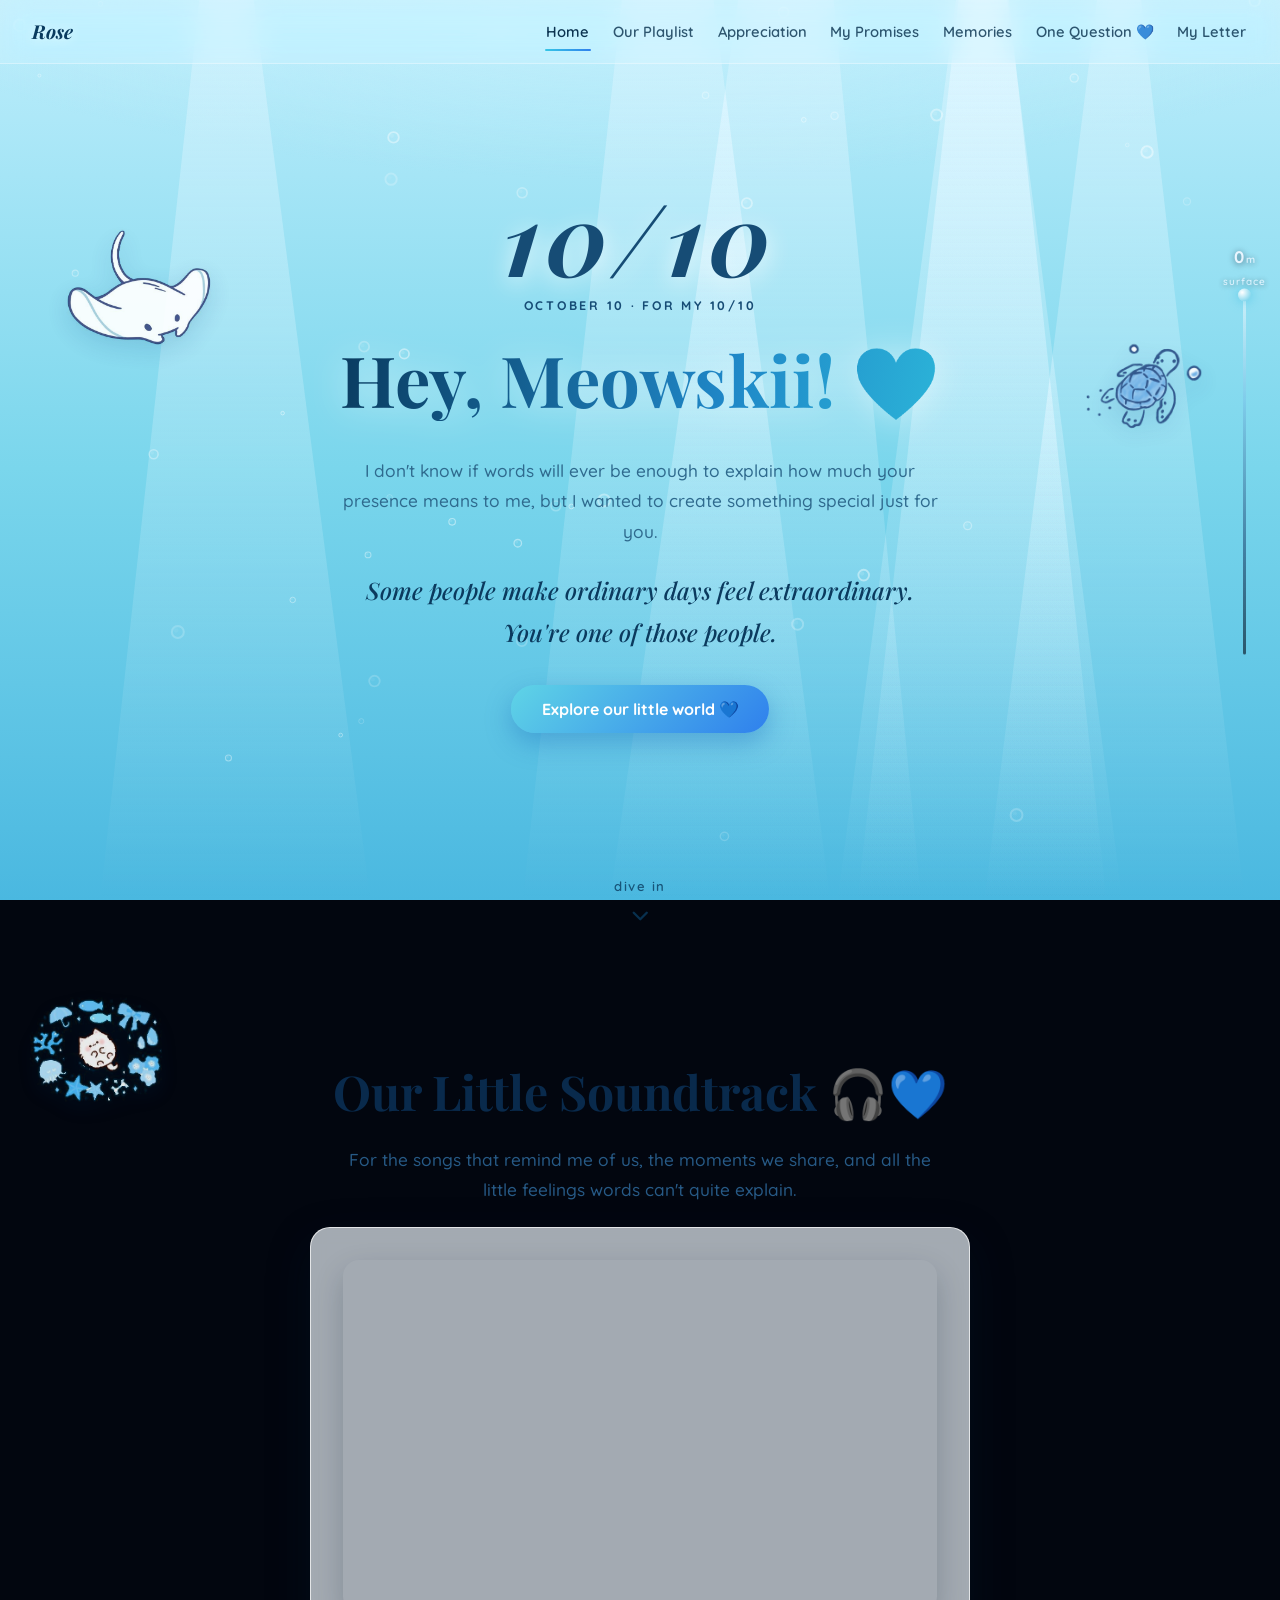
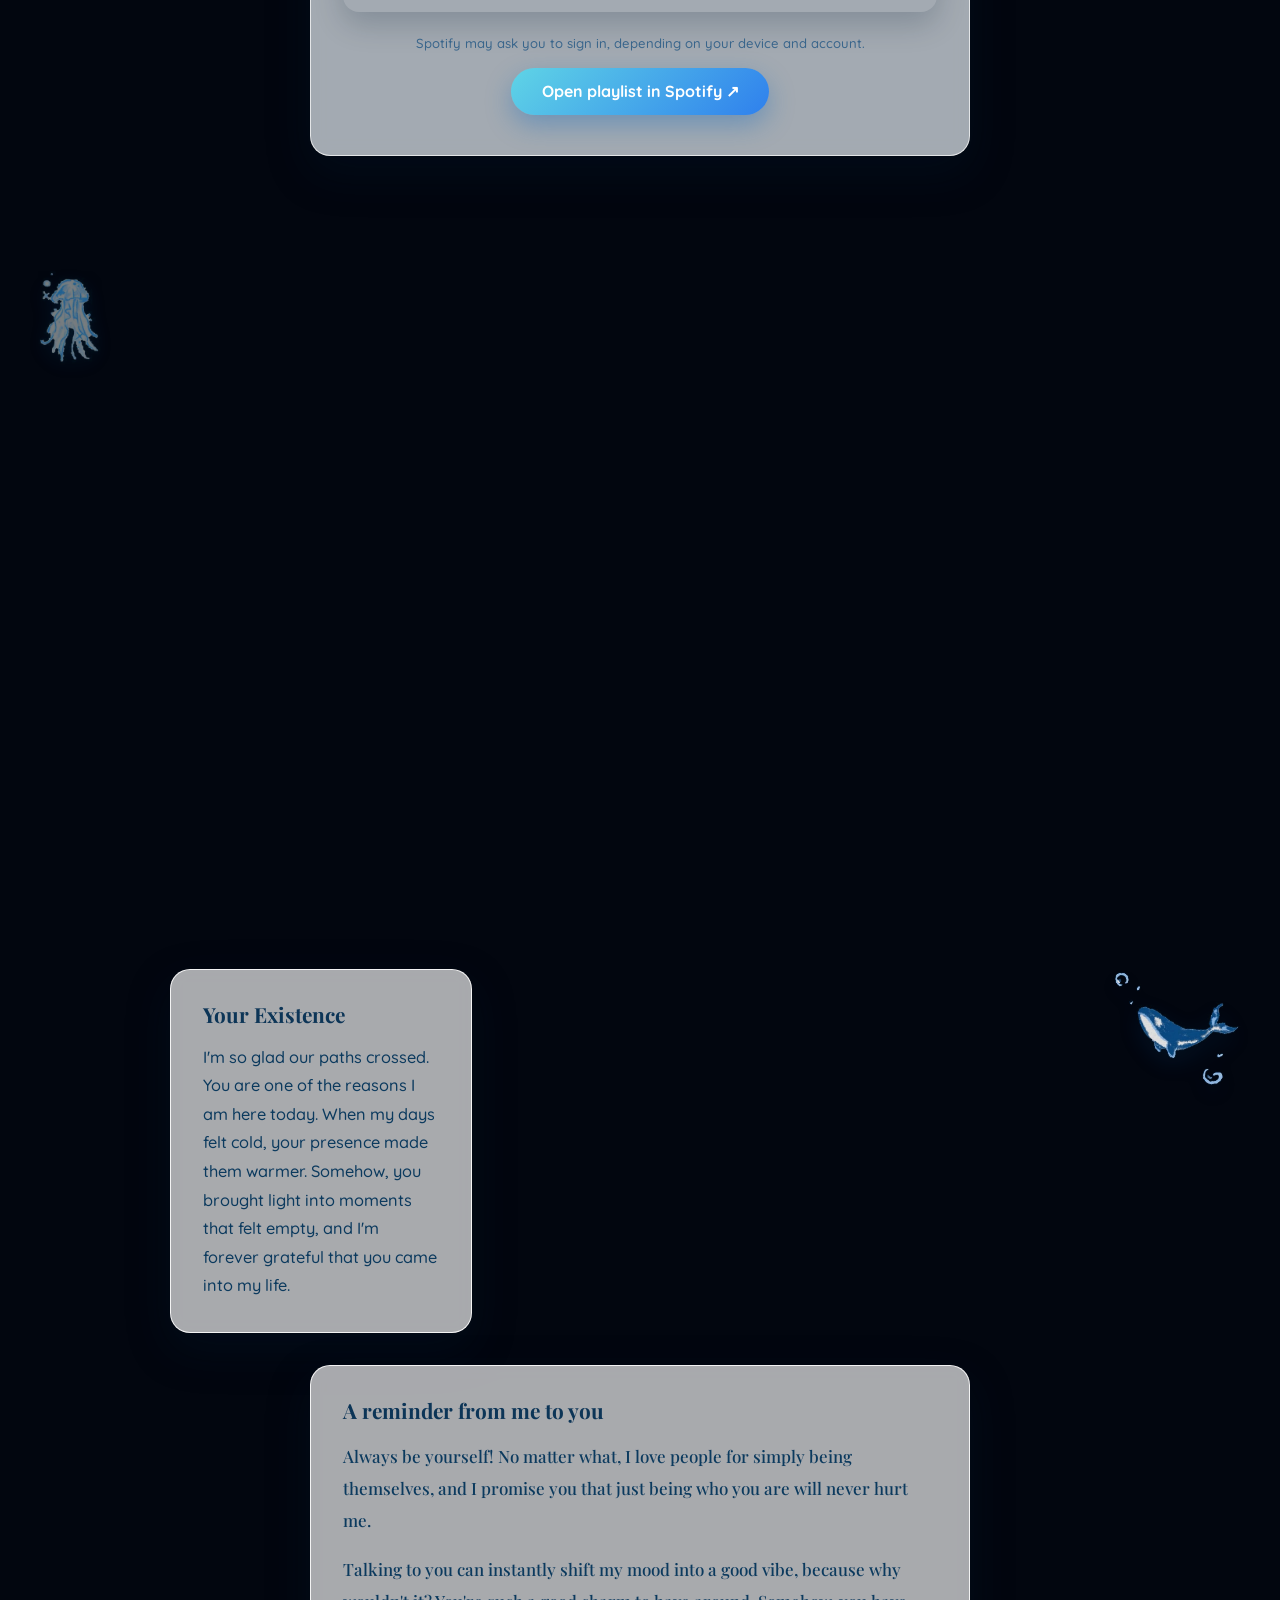
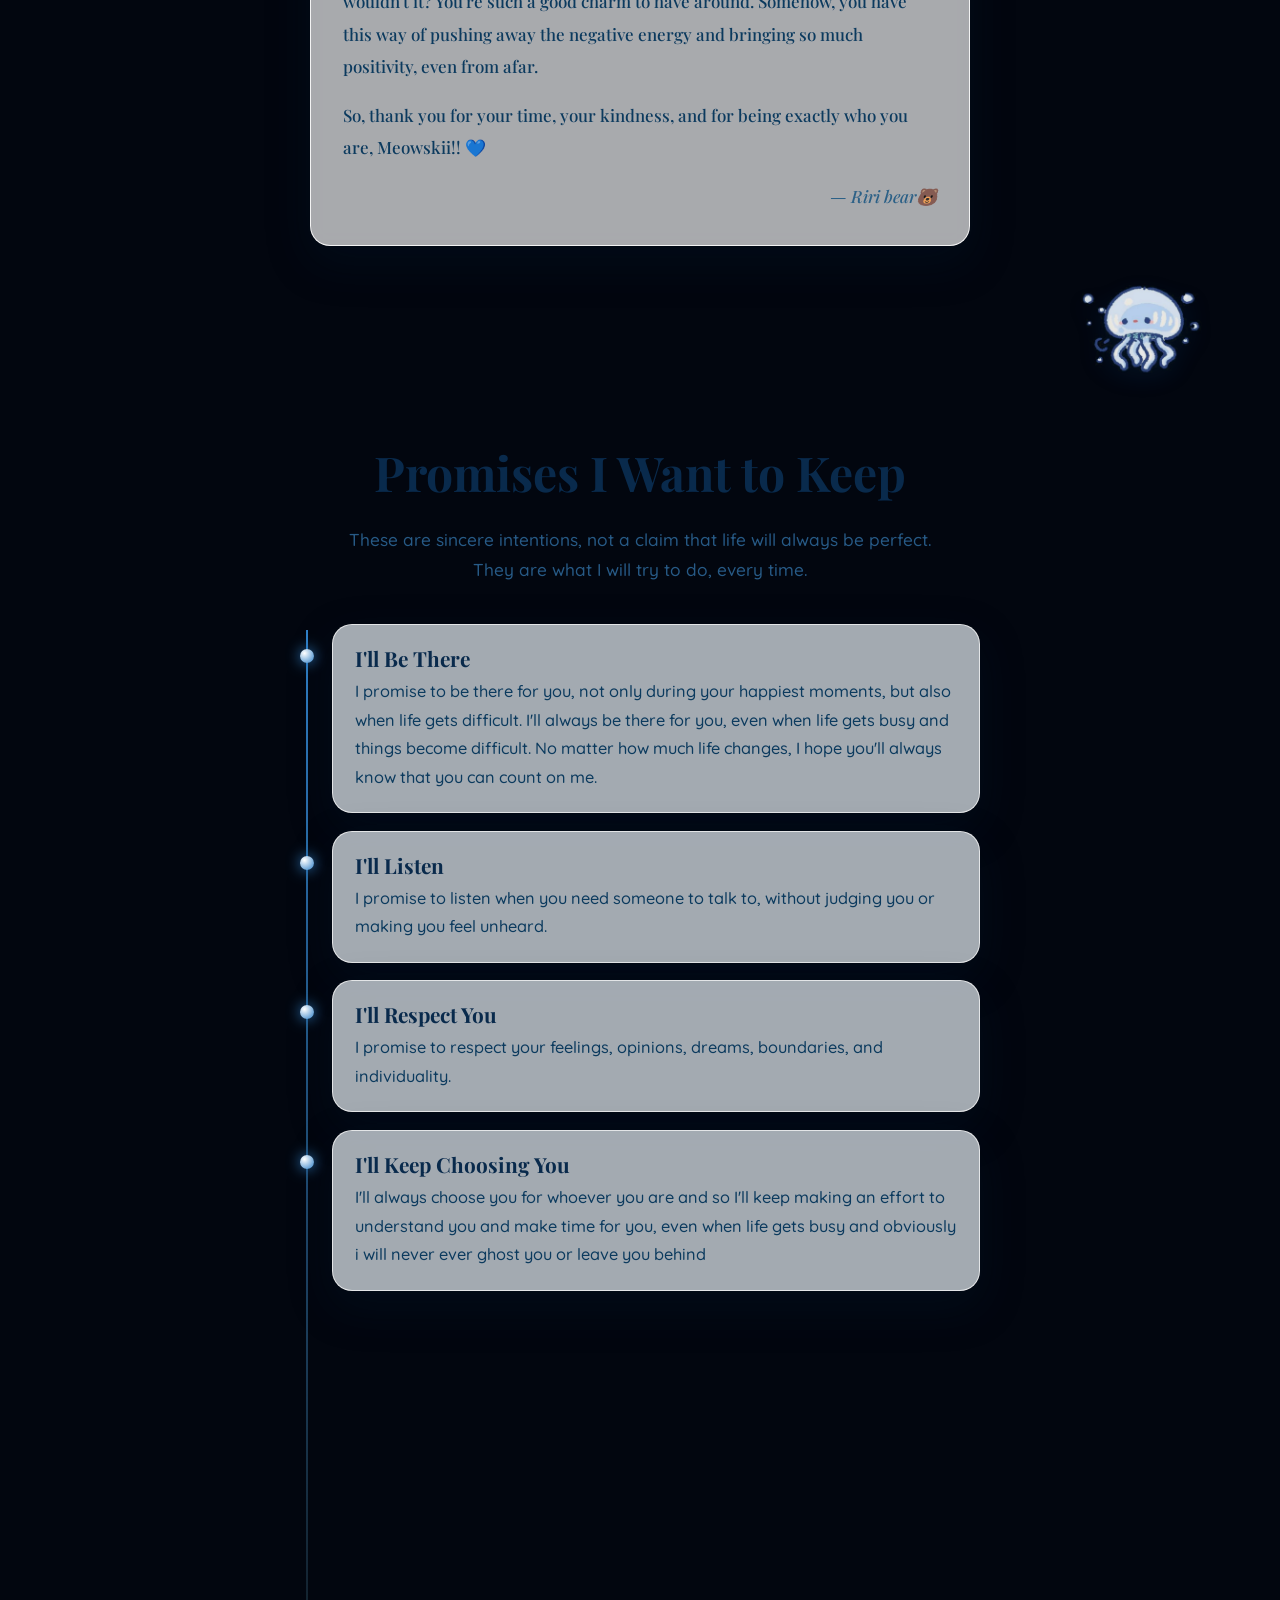
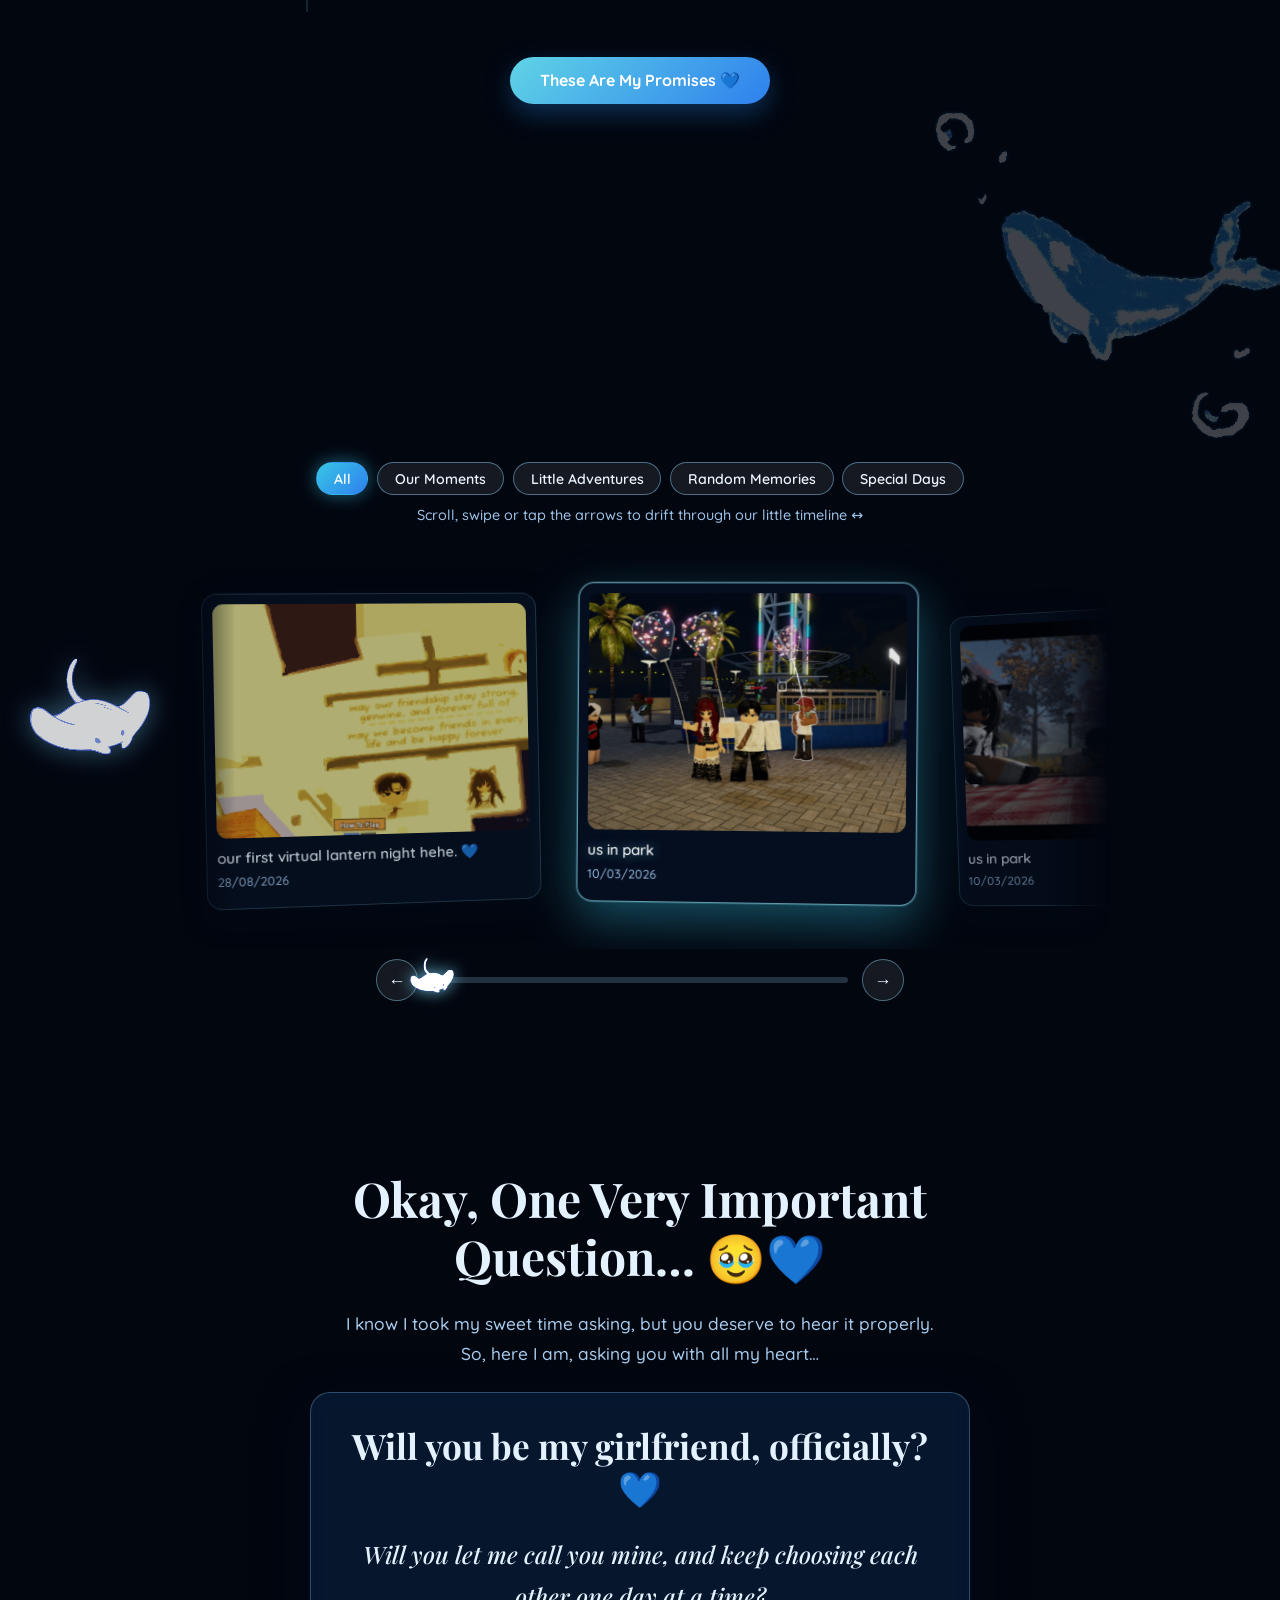
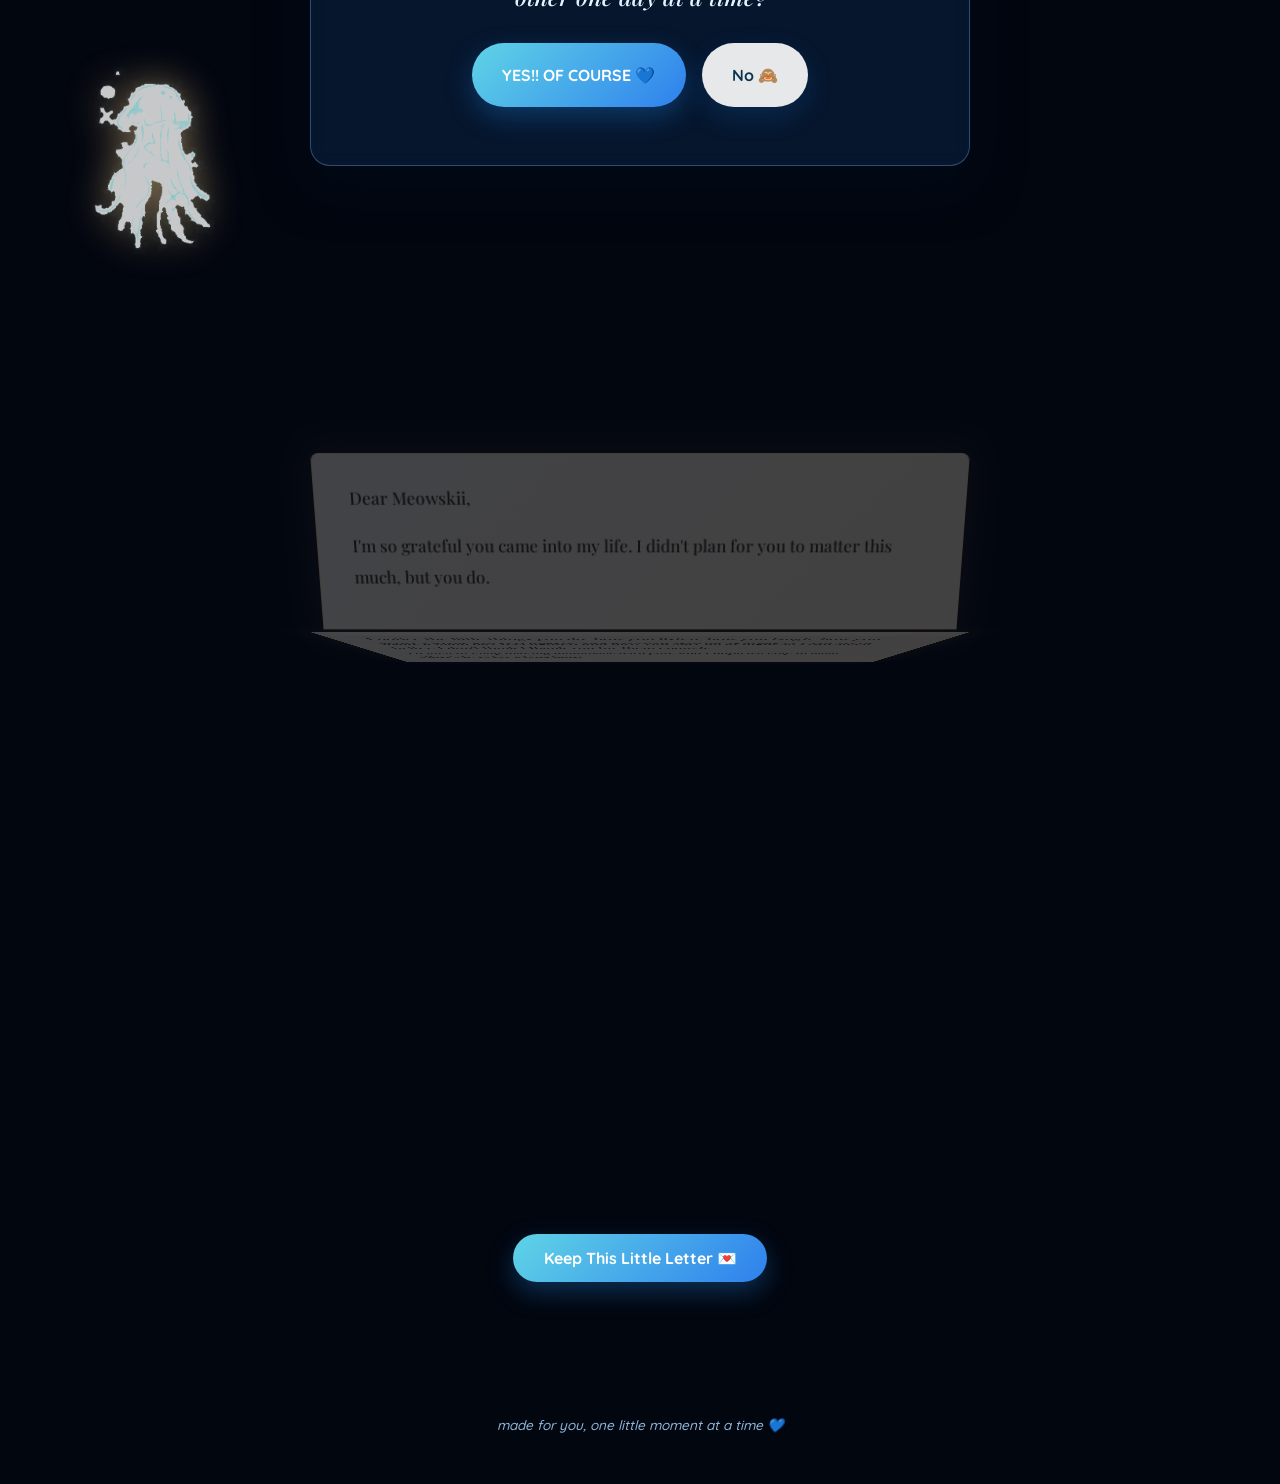
==== index.html @ ceb4e25a "first commit" ====
<!DOCTYPE html>
<html lang="en">

<head>
  <meta charset="utf-8">
  <meta name="viewport" content="width=device-width,initial-scale=1">
  <title>A Little World for You 💙</title>
  <meta name="description" content="A little world made just for you — dive in.">

  <!-- Fonts: Playfair Display (headings) + Quicksand (body) -->
  <link rel="preconnect" href="https://fonts.googleapis.com">
  <link rel="preconnect" href="https://fonts.gstatic.com" crossorigin>
  <link
    href="https://fonts.googleapis.com/css2?family=Playfair+Display:ital,wght@0,500;0,700;1,500&family=Quicksand:wght@400;500;600;700&display=swap"
    rel="stylesheet">

  <style>
    /* =====================================================================
       A LITTLE WORLD FOR YOU — single-page "ocean dive"
       Scroll from the sunlit surface down into the dark abyss.
       To edit the words: change the text in the sections below.
       To edit photos: edit js/photos.js   •   Answer key: js/config.js
       ===================================================================== */

    :root {
      --r: 20px;
      --maxw: 940px;
      --nav-h: 64px;
      /* zone variables (overridden per-section) */
      --panel: rgba(255, 255, 255, .72);
      --border: rgba(255, 255, 255, .9);
      --ink: #0b3a5e;
      --sub: #2f6a8e;
      --accent: #1f8fc0;
      --panel-shadow: 0 16px 44px rgba(3, 26, 52, .28);
    }

    * { box-sizing: border-box }

    html {
      scroll-behavior: smooth;
      scroll-padding-top: calc(var(--nav-h) + 10px);
    }

    body {
      margin: 0;
      font: 500 1.02rem/1.75 Quicksand, system-ui, sans-serif;
      color: var(--ink);
      background: #02060f;
      min-height: 100vh;
      overflow-x: hidden;
    }

    /* ---------- fixed dive layers ---------- */
    #water, #sun, #fx, #vignette {
      position: fixed;
      inset: 0;
      pointer-events: none;
    }
    main { position: relative; z-index: 1 }
    #water {
      z-index: 0;
      /* recoloured by JS as you descend; this is the surface default */
      background: linear-gradient(180deg, #bfeefc 0%, #7ad6ec 52%, #4ab8e0 100%);
      transition: background .25s linear;
    }
    #sun {
      z-index: 0;
      background:
        radial-gradient(130% 70% at 50% -22%,
          rgba(255, 255, 255, .95) 0%,
          rgba(203, 243, 255, .55) 26%,
          rgba(203, 243, 255, 0) 60%);
    }
    #fx { z-index: 0 }
    #vignette {
      z-index: 0;
      opacity: 0;
      background:
        radial-gradient(120% 90% at 50% 42%,
          rgba(0, 10, 26, 0) 42%,
          rgba(0, 8, 22, .55) 78%,
          rgba(0, 5, 15, .9) 100%);
    }

    /* ---------- nav ---------- */
    .nav {
      position: sticky;
      top: 0;
      z-index: 20;
      height: var(--nav-h);
      display: flex;
      align-items: center;
      justify-content: space-between;
      gap: 1rem;
      padding: 0 clamp(1rem, 4vw, 2rem);
      background: rgba(230, 247, 255, .22);
      backdrop-filter: blur(14px) saturate(1.2);
      -webkit-backdrop-filter: blur(14px) saturate(1.2);
      border-bottom: 1px solid rgba(255, 255, 255, .35);
    }
    .brand {
      font-family: 'Playfair Display', serif;
      font-style: italic;
      font-weight: 700;
      font-size: 1.2rem;
      color: #0a3b5f;
      text-decoration: none;
      white-space: nowrap;
      text-shadow: 0 1px 10px rgba(255, 255, 255, .6);
    }
    .nav nav { display: flex; gap: clamp(.6rem, 1.6vw, 1.3rem) }
    .nav nav a {
      position: relative;
      color: #0b3350;
      text-decoration: none;
      font-size: .92rem;
      font-weight: 600;
      padding: .3rem .1rem;
      opacity: .82;
      transition: opacity .25s;
    }
    .nav nav a::after {
      content: "";
      position: absolute;
      left: 0; right: 0; bottom: -2px;
      height: 2px;
      border-radius: 2px;
      background: linear-gradient(90deg, #37c6e6, #2f80ed);
      transform: scaleX(0);
      transform-origin: left;
      transition: transform .3s ease;
    }
    .nav nav a:hover, .nav nav a[aria-current] { opacity: 1 }
    .nav nav a:hover::after, .nav nav a[aria-current]::after { transform: scaleX(1) }
    .menu {
      display: none;
      background: none; border: 0;
      font-size: 1.5rem; color: #0a3b5f; cursor: pointer; line-height: 1;
    }

    /* ---------- layout ---------- */
    .zone {
      position: relative;
      z-index: 1;
      padding: clamp(4rem, 11vh, 8rem) clamp(1rem, 4vw, 2rem);
    }
    .wrap {
      position: relative;
      z-index: 2;
      max-width: var(--maxw);
      margin: 0 auto;
    }
    .narrow { max-width: 660px }
    .center { text-align: center }

    h1, h2, h3 {
      font-family: 'Playfair Display', serif;
      line-height: 1.2;
      margin: 0 0 .5em;
      color: var(--ink);
    }
    h1 { font-size: clamp(2.4rem, 7vw, 4.4rem); letter-spacing: .5px }
    h2 { font-size: clamp(1.9rem, 4.4vw, 3rem) }
    h3 { font-size: 1.3rem }
    .sub {
      max-width: 60ch;
      margin: 0 auto 1.4rem;
      font-size: 1.08rem;
      color: var(--sub);
    }
    .quote {
      font-family: 'Playfair Display', serif;
      font-style: italic;
      font-size: clamp(1.2rem, 2.4vw, 1.5rem);
      color: var(--ink);
    }
    .sig { text-align: right; font-style: italic; color: var(--sub) }

    /* ---------- glass panels ---------- */
    .panel {
      background: var(--panel);
      border: 1px solid var(--border);
      border-radius: var(--r);
      padding: clamp(1.3rem, 3vw, 2rem);
      box-shadow: var(--panel-shadow);
      backdrop-filter: blur(10px) saturate(1.1);
      -webkit-backdrop-filter: blur(10px) saturate(1.1);
    }
    .panel h3 { margin-top: 0 }
    .panel p:last-child { margin-bottom: 0 }
    .paper {
      max-width: 660px;
      margin: 2rem auto 0;
      font-family: 'Playfair Display', serif;
      font-size: 1.06rem;
      line-height: 1.9;
    }
    .cards {
      display: grid;
      grid-template-columns: repeat(auto-fit, minmax(260px, 1fr));
      gap: 1.1rem;
      margin: 2rem 0;
    }

    [hidden] { display: none !important }

    /* ---------- buttons ---------- */
    .btn {
      --b1: #5fd4e6; --b2: #2f80ed;
      position: relative;
      display: inline-block;
      overflow: hidden;
      border: 0;
      padding: .85rem 1.9rem;
      border-radius: 999px;
      font: 700 1rem Quicksand, sans-serif;
      color: #fff;
      text-decoration: none;
      cursor: pointer;
      background: linear-gradient(135deg, var(--b1), var(--b2));
      box-shadow: 0 10px 26px rgba(28, 110, 190, .4);
      transition: transform .2s, box-shadow .2s;
    }
    .btn:hover { transform: translateY(-2px) scale(1.03); box-shadow: 0 14px 32px rgba(28, 110, 190, .5) }
    .btn:active { transform: translateY(0) scale(.99) }
    .btn::after {
      content: "";
      position: absolute;
      top: 0; left: -60%;
      width: 45%; height: 100%;
      background: rgba(255, 255, 255, .45);
      transform: skewX(-20deg);
      transition: left .6s;
    }
    .btn:hover::after { left: 135% }
    .btn.ghost {
      background: rgba(255, 255, 255, .9);
      color: #0b3350;
      box-shadow: 0 10px 26px rgba(28, 110, 190, .22);
    }
    .row { display: flex; gap: 1rem; justify-content: center; flex-wrap: wrap; margin: 1.6rem 0 }
    .note { font-size: .82rem; color: var(--sub); opacity: .85; margin-top: 1.2rem }

    :focus-visible { outline: 3px solid #ffd98a; outline-offset: 3px; border-radius: 6px }

    /* ---------- reveal-on-scroll (one motion language: settle in water) ---------- */
    .rise {
      opacity: 0;
      transform: translateY(30px) scale(.985);
      filter: blur(3px);
      transition: opacity .9s ease, transform .9s cubic-bezier(.2, .75, .25, 1), filter .9s ease;
    }
    .rise.show { opacity: 1; transform: none; filter: none }

    /* ===================================================================
       ZONE PALETTES — surface (bright) → abyss (dark)
       =================================================================== */
    .z-surface  { --panel: rgba(255,255,255,.72); --border: rgba(255,255,255,.92); --ink: #0b3a5e; --sub: #2f6a8e; --accent: #1f8fc0 }
    .z-shallows { --panel: rgba(255,255,255,.66); --border: rgba(255,255,255,.86); --ink: #0c3557; --sub: #2c6187; --accent: #1a86bd }
    .z-twilight { --panel: rgba(241,250,255,.68); --border: rgba(255,255,255,.7);  --ink: #092a4c; --sub: #275a86; --accent: #2f80c8 }
    .z-deep {
      --panel: rgba(13,42,82,.46); --border: rgba(130,185,230,.34);
      --ink: #e4f2ff; --sub: #a9cdee; --accent: #6fe6ea;
      --panel-shadow: 0 18px 50px rgba(0,14,34,.5);
    }
    .z-midnight {
      --panel: rgba(9,27,60,.52); --border: rgba(120,170,220,.3);
      --ink: #ecf5ff; --sub: #9ec3e8; --accent: #74e6ff;
      --panel-shadow: 0 18px 54px rgba(0,8,24,.6);
    }
    .z-abyss {
      --ink: #ecf5ff; --sub: #9ec3e8; --accent: #ffcf8a;
    }

    /* ---------- October 10 keepsake date ---------- */
    .special-date { margin: 0 auto 1.25rem; text-align: center; color: #164c75; }
    .special-date .date-number { display: block; font-family: 'Playfair Display', Georgia, serif; font-style: italic; font-weight: 700; font-size: clamp(3.4rem, 10vw, 6.2rem); line-height: .98; letter-spacing: .06em; text-shadow: 0 5px 24px rgba(255,255,255,.8); }
    .special-date .date-note { display: block; margin-top: .6rem; font-size: .78rem; letter-spacing: .22em; text-transform: uppercase; font-weight: 700; }
    .playlist-frame { width: 100%; min-height: 352px; border: 0; border-radius: 16px; display: block; box-shadow: 0 12px 30px rgba(3,26,52,.2); }
    .proposal-buttons { position: relative; min-height: 64px; }
    #proposal-result { margin-top: 1.25rem; }
    .proposal-note { font-size: .88rem; opacity: .85; }

    /* ---------- hero / surface ---------- */
    .hero {
      min-height: 100vh;
      display: flex;
      flex-direction: column;
      align-items: center;
      justify-content: center;
      text-align: center;
      padding-top: 0;
    }
    .hero h1 {
      background: linear-gradient(100deg, #0a3b5f, #1f87c7, #35d6e6, #1f87c7, #0a3b5f);
      background-size: 260% 100%;
      -webkit-background-clip: text; background-clip: text;
      color: transparent;
      animation: shine 9s linear infinite;
      filter: drop-shadow(0 2px 18px rgba(255, 255, 255, .5));
    }
    @keyframes shine { to { background-position: 260% 0 } }
    .hero .quote { margin: 1.4rem auto 2rem; max-width: 40ch }

    .dive-hint {
      position: absolute;
      left: 50%; bottom: 2.2rem;
      transform: translateX(-50%);
      display: flex; flex-direction: column; align-items: center; gap: .3rem;
      color: #0a3b5f;
      text-decoration: none;
      font-size: .82rem; font-weight: 600; letter-spacing: 1.5px;
      opacity: .8;
      animation: bob 2.4s ease-in-out infinite;
    }
    .dive-hint svg { width: 26px; height: 26px }
    @keyframes bob { 50% { transform: translate(-50%, 10px) } }

    /* ---------- promises: a descent line (depth increasing, not numbered) ---------- */
    .descent {
      list-style: none;
      max-width: 680px;
      margin: 2.4rem auto;
      padding: 0 0 0 2rem;
      position: relative;
    }
    .descent::before {
      content: "";
      position: absolute;
      left: 6px; top: 6px; bottom: 6px;
      width: 2px;
      background: linear-gradient(180deg, var(--accent), rgba(120, 200, 230, .15));
    }
    .descent li {
      position: relative;
      margin: 0 0 1.1rem;
      background: var(--panel);
      border: 1px solid var(--border);
      border-radius: var(--r);
      padding: 1.3rem 1.4rem;
      box-shadow: var(--panel-shadow);
      backdrop-filter: blur(10px);
      -webkit-backdrop-filter: blur(10px);
    }
    .descent li h3 { margin: 0 0 .4rem }
    .descent li p { margin: 0 }
    .descent li::before {
      content: "";
      position: absolute;
      left: -2.08rem; top: 1.5rem;
      width: 14px; height: 14px;
      border-radius: 50%;
      background: radial-gradient(circle at 32% 30%, #fff, var(--accent));
      box-shadow: 0 0 14px var(--accent);
    }

    /* ---------- your-promise answers ---------- */
    .q { max-width: 42ch; margin: 1.4rem auto }
    .answer { max-width: 540px; margin: 1.6rem auto 0; animation: fade .7s ease }
    @keyframes fade { from { opacity: 0; transform: translateY(10px) } }

    /* ---------- memories gallery ---------- */
    .tabs { display: flex; gap: .55rem; justify-content: center; flex-wrap: wrap; margin: 1.6rem 0 }
    .tabs button {
      border: 1px solid rgba(130, 200, 235, .5);
      background: rgba(255, 255, 255, .08);
      color: var(--ink);
      padding: .4rem 1.05rem;
      border-radius: 999px;
      font: 600 .88rem Quicksand, sans-serif;
      cursor: pointer;
      transition: background .25s, color .25s, border-color .25s;
      backdrop-filter: blur(6px);
    }
    .tabs button:hover { border-color: var(--accent) }
    .tabs button[aria-selected="true"] {
      background: linear-gradient(135deg, #37c6e6, #2f80ed);
      color: #fff; border-color: transparent;
      box-shadow: 0 0 18px rgba(55, 198, 230, .5);
    }
    .gallery {
      display: grid;
      grid-template-columns: repeat(auto-fill, minmax(232px, 1fr));
      gap: 1.1rem;
    }
    .photo {
      position: relative;
      border: 1px solid rgba(140, 205, 235, .25);
      background: rgba(10, 30, 62, .4);
      padding: .55rem .55rem .9rem;
      border-radius: 16px;
      cursor: pointer;
      text-align: left;
      font: inherit; color: var(--ink);
      box-shadow: 0 10px 30px rgba(0, 12, 30, .5);
      backdrop-filter: blur(8px);
      transition: transform .3s, box-shadow .3s;
      animation: fade .6s ease;
    }
    .photo:hover {
      transform: translateY(-5px) rotate(-1deg);
      box-shadow: 0 16px 38px rgba(55, 198, 230, .4);
    }
    .photo img {
      width: 100%; aspect-ratio: 4/3; object-fit: cover;
      border-radius: 11px; display: block;
    }
    .photo span { display: block; margin-top: .5rem; font-weight: 600; font-size: .95rem }
    .photo small { display: block; color: var(--sub); font-size: .8rem }
    .photo .play {
      position: absolute; top: 38%; left: 50%;
      transform: translate(-50%, -50%);
      width: 3rem; height: 3rem; line-height: 3rem;
      text-align: center; border-radius: 50%;
      background: rgba(255, 255, 255, .92); color: #2f80ed;
      box-shadow: 0 0 22px rgba(85, 200, 235, .9);
      padding-left: .15rem;
    }
    .empty { text-align: center; padding: 3rem; font-style: italic; color: var(--sub) }

    /* ---------- lightbox ---------- */
    .lightbox {
      position: fixed; inset: 0; z-index: 50;
      display: grid; place-items: center;
      padding: 1rem;
      background: rgba(2, 10, 24, .9);
      backdrop-filter: blur(6px);
    }
    .lightbox figure {
      margin: 0; max-width: 720px;
      background: rgba(10, 26, 54, .9);
      border: 1px solid rgba(130, 190, 230, .35);
      padding: .85rem; border-radius: var(--r); text-align: center;
      box-shadow: 0 20px 60px rgba(0, 0, 0, .6);
    }
    .lightbox img, .lightbox video { max-width: 100%; max-height: 66vh; border-radius: 12px }
    .lightbox figcaption { color: #cfe6fb; margin-top: .6rem; font-size: .92rem }
    .close {
      position: absolute; top: 1rem; right: 1rem;
      width: 46px; height: 46px; border-radius: 50%;
      border: 0; background: #fff; color: #0b3350;
      font-size: 1.4rem; cursor: pointer;
      box-shadow: 0 6px 20px rgba(0, 0, 0, .4);
    }

    /* ---------- letter (the warm treasure in the deep) ---------- */
    .letterpaper {
      max-width: 660px;
      margin: 2rem auto 0;
      background: #fff7ea;
      border: 1px solid rgba(255, 226, 165, .85);
      color: #3b3022;
      font-family: 'Playfair Display', serif;
      font-size: 1.08rem; line-height: 1.95;
      box-shadow:
        0 0 60px rgba(255, 196, 110, .35),
        0 24px 60px rgba(0, 0, 0, .5);
      backdrop-filter: none;
    }
    .letterpaper .quote { color: #5a4631 }
    .letterpaper .sig { color: #6b5944 }
    #burst span {
      position: fixed; bottom: -10px; z-index: 40;
      font-size: 1.8rem; pointer-events: none;
      animation: burstrise 4s ease-out forwards;
    }
    @keyframes burstrise {
      to { transform: translateY(-105vh) translateX(var(--dx, 0)) rotate(var(--rot, 20deg)); opacity: 0 }
    }

    /* ---------- envelope ---------- */
    .envelope {
      position: relative; width: min(320px, 90%); height: 210px;
      margin: 2rem auto 0; perspective: 900px; transition: margin .6s;
    }
    .envelope > * { position: absolute }
    .envelope .back { inset: 0; background: #4f9bea; border-radius: 8px; box-shadow: 0 14px 36px rgba(0, 20, 50, .5) }
    .envelope .letter {
      left: 7%; right: 7%; top: 14px; height: 165px;
      background: #fffdf8; color: #33415a; border-radius: 6px; padding: .9rem;
      font: 500 .9rem/1.6 Quicksand, sans-serif; overflow: auto; text-align: left; z-index: 2;
      box-shadow: 0 2px 10px rgba(30, 80, 150, .3);
      transform: translateY(0) scale(1);
      transition: transform .8s cubic-bezier(.3, .8, .3, 1);
    }
    .envelope .letter p { margin: 0 }
    .envelope .front { inset: 0; background: linear-gradient(160deg, #8fc3f7, #5aa0e8); border-radius: 8px; clip-path: polygon(0 0, 50% 56%, 100% 0, 100% 100%, 0 100%); z-index: 3 }
    .envelope .flap { left: 0; right: 0; top: 0; height: 60%; background: #3f88dd; clip-path: polygon(0 0, 100% 0, 50% 100%); transform-origin: top; z-index: 4; transform: rotateX(0deg); transition: transform .7s ease .8s, z-index 0s 1.15s }
    .envelope .seal { left: 50%; top: 56%; transform: translate(-50%, -50%); z-index: 5; font-size: 1.7rem; transition: opacity .3s, transform .4s; filter: drop-shadow(0 2px 4px rgba(0, 0, 0, .25)) }
    .envelope.open { margin-top: 10rem }
    .envelope.open .flap { transform: rotateX(180deg); z-index: 1; transition-delay: 0s }
    .envelope.open .letter { transform: translateY(-165px) scale(1.06); transition-delay: .7s }
    .envelope.open .seal { opacity: 0; transform: translate(-50%, -50%) scale(1.8) }

    /* ---------- depth gauge ---------- */
    #gauge {
      position: fixed; right: 14px; top: 50%;
      transform: translateY(-50%);
      z-index: 15;
      display: flex; flex-direction: column; align-items: center; gap: .5rem;
      color: #eaf6ff;
      font: 600 .72rem Quicksand, sans-serif;
      letter-spacing: .5px;
      text-shadow: 0 1px 6px rgba(0, 20, 40, .6);
      pointer-events: none;
    }
    .g-depth { font-size: 1.05rem; font-weight: 700; font-variant-numeric: tabular-nums }
    .g-depth small { font-size: .62rem; opacity: .8; margin-left: 1px }
    .g-zone { font-size: .62rem; opacity: .85; text-transform: lowercase; letter-spacing: 1px }
    .g-track {
      position: relative;
      width: 3px; height: 46vh; max-height: 360px;
      border-radius: 3px;
      background: linear-gradient(180deg, rgba(255, 255, 255, .55), rgba(120, 190, 230, .5) 30%, rgba(20, 50, 95, .5) 70%, rgba(3, 10, 24, .6));
    }
    #marker {
      position: absolute; left: 50%; top: 0;
      width: 13px; height: 13px; margin-left: -6.5px; margin-top: -6.5px;
      border-radius: 50%;
      background: radial-gradient(circle at 32% 30%, #fff, #58c8e6);
      box-shadow: 0 0 12px #58c8e6;
      transition: top .12s linear;
    }

    /* ---------- back to surface ---------- */
    .toSurface {
      position: fixed; right: 16px; bottom: 18px; z-index: 15;
      display: inline-flex; align-items: center; gap: .4rem;
      padding: .55rem .9rem;
      border: 1px solid rgba(255, 255, 255, .4);
      border-radius: 999px;
      background: rgba(14, 40, 78, .5);
      color: #eaf6ff;
      font: 600 .8rem Quicksand, sans-serif;
      cursor: pointer;
      backdrop-filter: blur(10px);
      opacity: 0; transform: translateY(10px); pointer-events: none;
      transition: opacity .3s, transform .3s, background .3s;
    }
    .toSurface.on { opacity: 1; transform: none; pointer-events: auto }
    .toSurface:hover { background: rgba(28, 80, 140, .7) }

    /* ---------- creatures (ambient, behind content) ---------- */
    .creature { position: absolute; z-index: 0; pointer-events: none; color: #fff }
    .z-surface .creature, .z-shallows .creature { color: #2a6a9e }
    .creature > svg, .creature > .lure { display: block }
    .float-x:not(.fish-r) > svg { animation: swimL 4.5s ease-in-out infinite }
    .fish-r > svg { transform: scaleX(-1); animation: swimR 4.5s ease-in-out infinite }
    @keyframes drift { 50% { transform: translateY(-14px) } }
    @keyframes driftR { 0% { transform: rotate(-4deg) } 50% { transform: rotate(4deg) translateY(-10px) } 100% { transform: rotate(-4deg) } }
    @keyframes jelly { 0% { transform: translateY(0) scaleY(1) } 50% { transform: translateY(-18px) scaleY(.92) } 100% { transform: translateY(0) scaleY(1) } }
    @keyframes swimL { 50% { transform: translateX(12px) } }
    @keyframes swimR { 0%, 100% { transform: scaleX(-1) } 50% { transform: scaleX(-1) translateX(-12px) } }

    .lure {
      width: 10px; height: 10px; border-radius: 50%;
      background: radial-gradient(circle at 40% 40%, #fff, #ffcf8a);
      box-shadow: 0 0 22px 6px rgba(255, 200, 120, .8), 0 0 60px 18px rgba(255, 170, 70, .35);
      animation: pulse 3.5s ease-in-out infinite;
    }
    @keyframes pulse { 50% { opacity: .55; transform: scale(.8) } }

    footer {
      position: relative; z-index: 1;
      text-align: center;
      padding: 2rem 1rem 3rem;
      color: #8fb6da;
      font-size: .85rem;
      font-style: italic;
    }

    /* ---------- horizontal memory journey ---------- */
    .memory-hint { text-align:center; color:var(--sub); font-size:.9rem; margin:.25rem 0 1rem; }
    .memory-viewport { position:sticky; top:calc(var(--nav-h) + 1rem); height:min(66vh, 620px); min-height:360px; display:flex; align-items:center; overflow:hidden; }
    .gallery { display:flex; flex-wrap:nowrap; align-items:center; gap:clamp(1rem,2.4vw,1.6rem); width:max-content; will-change:transform; padding:1rem clamp(1rem,4vw,2rem); }
    .photo { flex:0 0 clamp(250px, 34vw, 390px); width:clamp(250px, 34vw, 390px); }
    .photo img { aspect-ratio:4/4.7; object-fit:cover; }
    #memories { position:relative; }
    .abyss-lights { position:relative; height:115px; margin:1.4rem auto 0; max-width:560px; overflow:hidden; border-radius:18px; background:radial-gradient(ellipse at center,rgba(0,80,135,.25),transparent 70%); }
    .abyss-lights .glow-dot { position:absolute; width:5px; height:5px; border-radius:50%; background:#c9fbff; box-shadow:0 0 8px 3px rgba(102,229,255,.75),0 0 22px 8px rgba(56,171,255,.25); animation:deepBlink var(--blink,3s) ease-in-out infinite; animation-delay:var(--delay,0s); }
    @keyframes deepBlink { 0%,100% { opacity:.16; transform:scale(.7); } 45% { opacity:1; transform:scale(1.35); } 60% { opacity:.55; } }
    .letter-unfold { --hide:100%; --tilt:-12deg; --paper-opacity:.35; clip-path:inset(0 0 var(--hide) 0 round 3px); transform-origin:top center; transform:perspective(1000px) rotateX(var(--tilt)); opacity:var(--paper-opacity); will-change:clip-path,transform,opacity; }
    @media (max-width:600px) { .memory-viewport { height:58vh; min-height:330px; } .photo { flex-basis:78vw; width:78vw; } .gallery { padding-inline:1rem; } }

    /* ---------- pinned horizontal memory journey ---------- */
    #memories { position: relative; padding-top: 2rem; }
    .memory-stage { position: sticky; top: var(--nav-h); z-index: 2; display:flex; align-items:center; min-height: calc(100vh - var(--nav-h)); background: transparent; }
    .memory-stage > .wrap { width:100%; }
    .memory-viewport { position:relative; top:auto; height:min(55vh, 560px); min-height:300px; overflow:hidden; }
    #memories { overflow:visible; }
    #gallery { flex-shrink:0; }
    #playlist, #playlist .wrap, #playlist .panel, #playlist iframe { overflow-anchor:none; }
    #playlist iframe { display:block; }

    /* Ambient bioluminescence: scattered through the entire proposal zone, not its card. */
    #ask { position:relative; isolation:isolate; overflow:hidden; }
    #ask > .wrap { position:relative; z-index:2; }
    #ask .abyss-lights { position:absolute; z-index:0; inset:0; width:100%; height:100%; max-width:none; margin:0; border-radius:0; overflow:hidden; pointer-events:none; background:radial-gradient(ellipse at 50% 55%,rgba(0,55,105,.16),transparent 72%); }
    #ask .abyss-lights .glow-dot { width:3px; height:3px; box-shadow:0 0 7px 2px rgba(102,229,255,.5),0 0 18px 5px rgba(56,171,255,.16); }
    #ask .abyss-lights .depth-label { position:absolute; left:1rem; bottom:1rem; color:rgba(151,210,239,.32); font-size:.68rem; letter-spacing:.16em; text-transform:uppercase; }

    /* Real folded paper: three hinged panels open like a sheet folded into thirds. */
    .letter-fold-scene { max-width:660px; margin:2rem auto 0; perspective:1400px; transform-style:preserve-3d; }
    .letter-fold-panel { position:relative; padding:1.35rem clamp(1.2rem,4vw,2.2rem); background:linear-gradient(135deg,#fffaf0,#fff1d9); border:1px solid rgba(255,226,165,.85); color:#3b3022; font:500 1.08rem/1.85 'Playfair Display',serif; box-shadow:0 0 35px rgba(255,196,110,.16),0 12px 28px rgba(0,0,0,.22); transform-origin:top center; transform-style:preserve-3d; backface-visibility:hidden; will-change:transform,opacity; }
    .letter-fold-panel + .letter-fold-panel { border-top:1px dashed rgba(120,91,54,.34); }
    .letter-fold-panel p { margin:.35rem 0 1rem; }
    .letter-fold-panel .quote { color:#5a4631; }
    .letter-fold-panel .sig { color:#6b5944; text-align:right; }
    .fold-one { border-radius:8px 8px 0 0; }
    .fold-two { transform-origin:top center; }
    .fold-three { border-radius:0 0 8px 8px; transform-origin:top center; }
    @media (max-width:600px) { .memory-stage { min-height:calc(100svh - var(--nav-h)); } .memory-viewport { height:48vh; min-height:270px; } .letter-fold-panel { padding:1rem 1.15rem; } }

    /* ---------- responsive ---------- */
    @media (max-width: 820px) {
      .menu { display: block }
      .nav nav {
        position: absolute; top: 100%; left: 0; right: 0;
        flex-direction: column; gap: 0;
        background: rgba(10, 36, 70, .92);
        padding: .4rem 1rem 1rem;
        display: none;
        backdrop-filter: blur(14px);
        border-bottom: 1px solid rgba(255, 255, 255, .2);
      }
      .nav nav.open { display: flex }
      .nav nav a { color: #eaf6ff; padding: .7rem .2rem; opacity: .95 }
    }
    @media (max-width: 600px) {
      #gauge .g-track { display: none }
      #gauge { right: 10px; top: auto; bottom: 64px; transform: none; align-items: flex-end }
    }

    @media (prefers-reduced-motion: reduce) {
      html { scroll-behavior: auto }
      *, *::before, *::after { animation: none !important; transition: none !important }
      .rise { opacity: 1; transform: none; filter: none }
      #water { transition: none }
    }
    /* =====================================================================
       SEA CREATURES (illustrated cut-outs replacing the old CSS fish)
       ===================================================================== */
    .creature > img.sea { display:block; width:100%; height:auto; user-select:none; -webkit-user-drag:none; transform-origin:50% 55%; }
    .z-surface .creature .sea, .z-shallows .creature .sea, .z-twilight .creature .sea { opacity:.92; filter:drop-shadow(0 8px 12px rgba(20,80,140,.18)); }
    .z-shallows .creature .sea.a-jelly { filter:brightness(.6) saturate(1.9) contrast(1.1) drop-shadow(0 6px 10px rgba(20,80,140,.2)); opacity:.8; }
    .z-midnight .creature .sea, .z-deep .creature .sea { filter:brightness(2.1) saturate(.85) drop-shadow(0 0 14px rgba(120,205,255,.5)); opacity:.82; }
    .z-midnight .creature .sea.slow { opacity:.24; filter:brightness(1.9) saturate(.8) blur(.4px); }
    .z-abyss .creature .sea.glowy { filter:brightness(1.5) saturate(1.1) drop-shadow(0 0 20px rgba(255,207,138,.6)); opacity:.78; }
    .sea.a-glide  { animation:seaGlide 13s ease-in-out infinite }
    .sea.a-paddle { animation:seaPaddle 11s ease-in-out infinite }
    .sea.a-whale  { animation:seaWhale 18s ease-in-out infinite }
    .sea.a-jelly  { animation:seaJelly 6.5s ease-in-out infinite }
    .sea.a-drift  { animation:seaBob 5s ease-in-out infinite }
    .sea.slow     { animation-duration:26s }
    @keyframes seaGlide  { 0%,100% { transform:translate(0,0) rotate(-3deg) } 50% { transform:translate(30px,-14px) rotate(4deg) } }
    @keyframes seaPaddle { 0%,100% { transform:translate(0,0) rotate(-5deg) } 25% { transform:translate(10px,-9px) rotate(2deg) } 50% { transform:translate(20px,-2px) rotate(7deg) } 75% { transform:translate(8px,7px) rotate(0) } }
    @keyframes seaWhale  { 0%,100% { transform:translate(0,0) rotate(-2deg) } 50% { transform:translate(-34px,-16px) rotate(2.5deg) } }
    @keyframes seaJelly  { 0%,100% { transform:translateY(0) scale(1,1) } 40% { transform:translateY(-20px) scale(.96,1.05) } 70% { transform:translateY(-9px) scale(1.03,.97) } }
    @keyframes seaBob    { 50% { transform:translateY(-12px) rotate(2.5deg) } }

    /* =====================================================================
       MEMORY JOURNEY: smooth, tilting, parallax cards + progress swimmer
       ===================================================================== */
    .memory-viewport { perspective:1300px; -webkit-mask-image:linear-gradient(90deg,transparent 0,#000 7%,#000 93%,transparent 100%); mask-image:linear-gradient(90deg,transparent 0,#000 7%,#000 93%,transparent 100%); }
    .gallery { transform-style:preserve-3d; padding-block:1.6rem; }
    .photo { transform-origin:50% 60%; opacity:var(--o,1); transition:box-shadow .45s, border-color .45s; animation:none; will-change:transform,opacity; padding:.6rem .6rem 1rem; }
    .photo:hover { transform:none; box-shadow:0 16px 40px rgba(55,198,230,.4); }
    .photo .frame { overflow:hidden; border-radius:11px; height:clamp(150px,27vh,320px); background:rgba(10,30,62,.5); }
    .memory-viewport { height:auto !important; min-height:0 !important; padding:.2rem 0 .5rem; }
    .memory-stage .tabs { margin:.8rem 0 .5rem; }
    .memory-stage .sub { font-size:.95rem; margin:.4rem auto; }
    .memory-stage .memory-hint { margin:.2rem 0 .3rem; }
    .memory-stage h2 { margin-bottom:.15em; }
    .photo { flex-basis:clamp(240px,27vw,370px) !important; width:clamp(240px,27vw,370px) !important; }
    @media (max-width:600px) { .photo { flex-basis:72vw !important; width:72vw !important; } .photo .frame { height:clamp(170px,30vh,300px); } }
    .photo .frame img { width:100%; height:100%; aspect-ratio:auto; border-radius:0; object-fit:cover; display:block; will-change:transform; transition:filter .5s; filter:saturate(.9) brightness(.9); }
    .photo.is-active { border-color:rgba(150,235,255,.7); box-shadow:0 18px 50px rgba(55,198,230,.42), 0 0 0 1px rgba(150,235,255,.25); }
    .photo.is-active .frame img { filter:none; }
    .photo.is-active span { color:#fff; text-shadow:0 0 12px rgba(120,225,255,.55); }
    .photo .play { top:calc(.6rem + 50% * 0.82); }
    .memory-viewport:not(.in) .photo { opacity:0; }
    .memory-viewport.in .photo { animation:cardIn .95s cubic-bezier(.2,.8,.25,1) both; animation-delay:calc(var(--i,0) * 90ms); }
    @keyframes cardIn { from { opacity:0; translate:140px 30px; scale:.92; filter:blur(5px) } to { opacity:var(--o,1); translate:0 0; scale:1; filter:blur(0) } }
    .memory-hint { animation:hintNudge 2.8s ease-in-out infinite; }
    @keyframes hintNudge { 50% { transform:translateX(8px); opacity:.75 } }
    .memory-controls { display:flex; align-items:center; gap:.9rem; max-width:560px; margin:.6rem auto 0; padding:0 1rem; }
    .mc-btn { flex:0 0 auto; width:42px; height:42px; border-radius:50%; border:1px solid rgba(140,215,245,.45); background:rgba(255,255,255,.08); color:#eaf6ff; font:700 1.1rem Quicksand,sans-serif; cursor:pointer; backdrop-filter:blur(8px); transition:transform .2s, background .25s, box-shadow .25s; }
    .mc-btn:hover { background:rgba(80,200,235,.28); box-shadow:0 0 18px rgba(80,200,235,.5); transform:scale(1.08); }
    .mc-btn:active { transform:scale(.94); }
    .memory-progress { position:relative; flex:1; height:6px; border-radius:99px; background:rgba(150,205,240,.22); }
    .memory-progress .mp-fill { position:absolute; inset:0; border-radius:inherit; background:linear-gradient(90deg,#37c6e6,#8fe9ff); box-shadow:0 0 12px rgba(100,220,255,.7); transform-origin:left center; transform:scaleX(0); }
    .memory-progress .mp-swim { position:absolute; top:50%; left:0; width:46px; height:auto; transform:translate(-50%,-62%); filter:brightness(1.9) drop-shadow(0 0 8px rgba(130,225,255,.8)); pointer-events:none; }
    @media (max-width:600px) { .memory-controls { max-width:92%; } .mc-btn { width:38px; height:38px; } }
    @media (prefers-reduced-motion:reduce) {
      .memory-viewport { overflow-x:auto; -webkit-mask-image:none; mask-image:none; }
      .memory-viewport:not(.in) .photo { opacity:1; }
      .memory-controls { display:none; }
    }

    /* =====================================================================
       GOLDEN DEEP-OCEAN GLOW (appears when she says YES)
       ===================================================================== */
    #ask::before { content:""; position:absolute; inset:0; z-index:0; pointer-events:none; opacity:0; transition:opacity 3s ease;
      background:radial-gradient(ellipse at 50% 55%,rgba(255,196,96,.16),transparent 62%), radial-gradient(ellipse at 18% 85%,rgba(255,170,70,.10),transparent 45%), radial-gradient(ellipse at 85% 20%,rgba(255,210,130,.08),transparent 40%); }
    #ask.awake::before { opacity:1; }
    #ask .abyss-lights { opacity:0; transition:opacity 2.4s ease .3s; background:none; }
    #ask.awake .abyss-lights { opacity:1; }
    #ask .abyss-lights .glow-dot { width:4px; height:4px; background:#fff3c8; box-shadow:0 0 8px 3px rgba(255,208,110,.85), 0 0 22px 8px rgba(255,170,60,.38); animation:goldBlink var(--blink,3s) ease-in-out infinite; animation-delay:var(--delay,0s); }
    #ask .abyss-lights .glow-dot.mid { width:6px; height:6px; box-shadow:0 0 11px 4px rgba(255,208,110,.85), 0 0 30px 10px rgba(255,170,60,.34); }
    #ask .abyss-lights .glow-dot.big { width:9px; height:9px; background:#fff8dc; box-shadow:0 0 16px 6px rgba(255,214,120,.8), 0 0 46px 16px rgba(255,170,60,.3); }
    #ask .abyss-lights .glow-dot.drifty { animation:goldBlink var(--blink,3s) ease-in-out infinite, goldDrift var(--drift,12s) ease-in-out infinite alternate; animation-delay:var(--delay,0s), var(--delay,0s); }
    #ask .abyss-lights .depth-label { color:rgba(255,222,160,.5); text-shadow:0 0 10px rgba(255,190,90,.4); }
    @keyframes goldBlink { 0%,100% { opacity:.08; transform:scale(.6) } 40% { opacity:1; transform:scale(1.3) } 55% { opacity:.5; transform:scale(1) } 70% { opacity:.95; transform:scale(1.2) } }
    @keyframes goldDrift { to { translate:var(--dx,10px) var(--dy,-24px) } }
    #proposal-result { color:#fff3d6 !important; background:rgba(255,200,110,.10) !important; border:1px solid rgba(255,210,140,.38) !important; text-shadow:0 0 14px rgba(255,190,90,.35); }
    @media (prefers-reduced-motion:reduce) { #ask .abyss-lights .glow-dot { opacity:.8 } #ask::before { transition:none } }

    /* ---- phones / tablets: real horizontal swipe, normal vertical page scroll ---- */
    .mem-native .memory-stage { position:relative; top:auto; min-height:0; padding:1rem 0 1.5rem; }
    .mem-native .memory-viewport { overflow-x:auto; overflow-y:hidden; -webkit-overflow-scrolling:touch; scroll-snap-type:x proximity; overscroll-behavior-x:contain; touch-action:pan-x pan-y; scrollbar-width:none; }
    .mem-native .memory-viewport::-webkit-scrollbar { display:none; }
    .mem-native .gallery { transform:none !important; }
    .mem-native .photo { scroll-snap-align:center; }
    .mem-native .memory-hint { animation:hintNudge 2.8s ease-in-out infinite; }
  </style>
</head>

<body>
  <!-- fixed dive environment -->
  <div id="water"></div>
  <div id="sun"></div>
  <canvas id="fx" aria-hidden="true"></canvas>
  <div id="vignette"></div>

  <!-- depth gauge -->
  <aside id="gauge" aria-hidden="true">
    <div class="g-depth"><span id="meters">0</span><small>m</small></div>
    <div class="g-zone" id="zoneName">surface</div>
    <div class="g-track"><span id="marker"></span></div>
  </aside>

  <!-- nav -->
  <header class="nav">
    <a class="brand" href="#surface">Rose</a>
    <button class="menu" aria-label="Menu" aria-expanded="false">☰</button>
    <nav id="navLinks">
      <a href="#surface">Home</a>
      <a href="#playlist">Our Playlist</a>
      <a href="#appreciation">Appreciation</a>
      <a href="#promises">My Promises</a>
      <a href="#memories">Memories</a>
      <a href="#ask">One Question 💙</a>
      <a href="#letter">My Letter</a>
    </nav>
  </header>

  <main>

    <!-- ============ SURFACE / HERO ============ -->
    <section id="surface" class="zone z-surface hero">
      <div class="creature" style="top:17%;left:5%;width:clamp(96px,13vw,150px)" data-speed="0.05" aria-hidden="true">
        <img class="sea a-glide" src="images/sea/ray.png" alt="" loading="lazy" decoding="async">
      </div>
      <div class="creature" style="top:30%;right:6%;left:auto;width:clamp(78px,10vw,118px)" data-speed="0.09" aria-hidden="true">
        <img class="sea a-paddle" src="images/sea/turtle.png" alt="" loading="lazy" decoding="async">
      </div>
      <div class="wrap center">
        <div class="special-date rise" aria-label="October 10, for my ten out of ten">
          <span class="date-number">10/10</span>
          <span class="date-note">October 10 · for my 10/10</span>
        </div>
        <h1>Hey, Meowskii! 💙</h1>
        <p class="sub rise">I don't know if words will ever be enough to explain how much your presence means to me, but I wanted to create something special just for you.</p>
        <p class="quote rise">Some people make ordinary days feel extraordinary. You're one of those people.</p>
        <a class="btn rise" href="#playlist">Explore our little world 💙</a>
      </div>
      <a class="dive-hint" href="#playlist" aria-label="Dive in">
        <span>dive in</span>
        <svg viewBox="0 0 24 24" fill="none" stroke="currentColor" stroke-width="2.2" stroke-linecap="round" stroke-linejoin="round"><path d="M6 9l6 6 6-6"/></svg>
      </a>
    </section>

    <!-- ============ OUR PLAYLIST ============ -->
    <section id="playlist" class="zone z-twilight">
      <div class="creature" style="top:8%;left:2%;width:clamp(90px,11vw,140px)" data-speed="0.07" aria-hidden="true">
        <img class="sea a-drift" src="images/sea/cat.png" alt="" loading="lazy" decoding="async">
      </div>
      <div class="wrap narrow center">
        <h2 class="rise">Our Little Soundtrack 🎧💙</h2>
        <p class="sub rise">For the songs that remind me of us, the moments we share, and all the little feelings words can't quite explain.</p>
        <div class="panel rise">
          <iframe class="playlist-frame" title="Our Spotify playlist" src="https://open.spotify.com/embed/playlist/5FSvQ5WuuMOFujQyarjVpw?utm_source=generator&theme=0" width="100%" height="352" allow="autoplay; clipboard-write; encrypted-media; fullscreen; picture-in-picture" loading="lazy"></iframe>
          <p class="note">Spotify may ask you to sign in, depending on your device and account.</p>
          <a class="btn" href="https://open.spotify.com/playlist/5FSvQ5WuuMOFujQyarjVpw?si=8a61e9249ccd4a43" target="_blank" rel="noopener noreferrer">Open playlist in Spotify ↗</a>
        </div>
      </div>
    </section>

    <!-- ============ APPRECIATION / SHALLOWS ============ -->
    <section id="appreciation" class="zone z-shallows">
      <div class="creature" style="top:10%;left:3%;width:clamp(44px,5vw,64px)" data-speed="0.12" aria-hidden="true">
        <img class="sea a-jelly" src="images/sea/jelly-sketch.png" alt="" loading="lazy" decoding="async">
      </div>
      <div class="creature" style="top:58%;right:3%;left:auto;width:clamp(86px,11vw,130px)" data-speed="0.16" aria-hidden="true">
        <img class="sea a-whale" src="images/sea/whale.png" alt="" loading="lazy" decoding="async">
      </div>
      <div class="wrap">
        <h2 class="rise center">A Few Things I Want You to Know 💙</h2>
        <div class="cards">
          <article class="panel rise">
            <h3>Your Presence</h3>
            <p>Ever since you came into my life, I've felt your presence bringing so many good things and so much happiness into my life. So, thank you so much for coming into my life so unexpectedly. I'm really grateful that I got to meet you.</p>
          </article>
          <article class="panel rise">
            <h3>Your Personality</h3>
            <p>A gentle, kind-hearted, caring, compassionate, thoughtful, supportive, genuine, reliable, empathetic, and inspiring girl who has the power to change the way people see the world and inspire them to become better versions of themselves. In a world that can sometimes feel cruel, you are the kind of person who makes it a little softer, warmer, and more beautiful just by being yourself.</p>
          </article>
          <article class="panel rise">
            <h3>Your Time</h3>
            <p>Thank you for sharing your time with me. I know time is precious, and I genuinely appreciate every moment we've spent together—from playing Roblox to our little chit-chats here and there. They might seem like small moments, but they mean a lot to me, and I'll always cherish them.</p>
          </article>
          <article class="panel rise">
            <h3>Your Existence</h3>
            <p>I'm so glad our paths crossed. You are one of the reasons I am here today. When my days felt cold, your presence made them warmer. Somehow, you brought light into moments that felt empty, and I'm forever grateful that you came into my life.</p>
          </article>
        </div>
        <div class="panel paper rise">
          <h3>A reminder from me to you</h3>
          <p>Always be yourself! No matter what, I love people for simply being themselves, and I promise you that just being who you are will never hurt me.</p>
          <p>Talking to you can instantly shift my mood into a good vibe, because why wouldn't it? You're such a good charm to have around. Somehow, you have this way of pushing away the negative energy and bringing so much positivity, even from afar.</p>
          <p>So, thank you for your time, your kindness, and for being exactly who you are, Meowskii!! 💙</p>
          <p class="sig">— Riri bear🐻</p>
        </div>
      </div>
    </section>

    <!-- ============ PROMISES / TWILIGHT ============ -->
    <section id="promises" class="zone z-twilight">
      <div class="creature" style="top:13%;right:6%;left:auto;width:clamp(86px,10vw,124px)" data-speed="0.10" aria-hidden="true">
        <img class="sea a-jelly" src="images/sea/jelly-cute.png" alt="" loading="lazy" decoding="async">
      </div>
      <div class="wrap">
        <h2 class="rise center">Promises I Want to Keep</h2>
        <p class="sub rise center">These are sincere intentions, not a claim that life will always be perfect. They are what I will try to do, every time.</p>
        <ol class="descent">
          <li class="rise"><h3>I'll Be There</h3><p>I promise to be there for you, not only during your happiest moments, but also when life gets difficult. I'll always be there for you, even when life gets busy and things become difficult. No matter how much life changes, I hope you'll always know that you can count on me.</p></li>
          <li class="rise"><h3>I'll Listen</h3><p>I promise to listen when you need someone to talk to, without judging you or making you feel unheard.</p></li>
          <li class="rise"><h3>I'll Respect You</h3><p>I promise to respect your feelings, opinions, dreams, boundaries, and individuality.</p></li>
          <li class="rise"><h3>I'll Keep Choosing You</h3><p>I'll always choose you for whoever you are and so I'll keep making an effort to understand you and make time for you, even when life gets busy and obviously i will never ever ghost you or leave you behind</p></li>
          <li class="rise"><h3>I'll Be Genuine</h3><p>I'll make sure my feelings for you are always genuine and honest. I never want you to question whether what I feel for you is real but if you even feel its not genuine you can always talk to me about it.</p></li>
          <li class="rise"><h3>I'll Make Memories</h3><p>I want to create countless beautiful memories with you, from little everyday moments to special occasions.</p></li>
      
        </ol>
        <div class="center">
          <button class="btn" data-reveal="#closing">These Are My Promises 💙</button>
          <div id="closing" class="panel paper" hidden>
            <p>I know I'll get some things wrong. What I can promise is that I'll care, I'll own my mistakes, and I'll keep trying. That's all I really have to offer, and I mean every word of it.</p>
          </div>
        </div>
      </div>
    </section>

    <!-- ============ MEMORIES / MIDNIGHT ============ -->
    <section id="memories" class="zone z-midnight">
      <div class="creature" style="bottom:6%;left:2%;top:auto;width:clamp(80px,10vw,130px)" data-speed="0.06" aria-hidden="true">
        <img class="sea a-glide" src="images/sea/ray.png" alt="" loading="lazy" decoding="async">
      </div>
      <div class="creature" style="top:12%;right:-2%;left:auto;width:min(380px,62vw)" data-speed="0.05" aria-hidden="true">
        <img class="sea a-whale slow" src="images/sea/whale.png" alt="" loading="lazy" decoding="async">
      </div>
      <div class="memory-stage">
      <div class="wrap">
        <h2 class="rise center">Little Moments, Big Memories 💙</h2>
        <p class="sub rise center">Some moments may seem small, but they become special when they're connected to someone who matters. Here's a little place for those memories.</p>
        <div class="tabs" role="tablist"></div>
        <p class="memory-hint">Scroll, swipe or tap the arrows to drift through our little timeline ↔</p>
        <div class="memory-viewport" id="memory-viewport">
          <div class="gallery" id="gallery"></div>
        </div>
        <div class="memory-controls">
          <button class="mc-btn" id="mem-prev" type="button" aria-label="Previous memory">←</button>
          <div class="memory-progress" aria-hidden="true">
            <span class="mp-fill" id="mp-fill"></span>
            <img class="mp-swim" id="mp-swim" src="images/sea/ray.png" alt="">
          </div>
          <button class="mc-btn" id="mem-next" type="button" aria-label="Next memory">→</button>
        </div>
        <p class="empty" id="empty" hidden>No photos here yet. Add one in js/photos.js and it will appear here. 💙</p>
      </div>
      </div>
    </section>

    <!-- ============ THE QUESTION ============ -->
    <section id="ask" class="zone z-deep">
      <div class="creature" style="top:10%;left:3%;width:clamp(80px,10vw,120px)" data-speed="0.05" aria-hidden="true">
        <img class="sea a-paddle" src="images/sea/turtle.png" alt="" loading="lazy" decoding="async">
      </div>
      <div class="abyss-lights" id="abyss-lights" hidden aria-hidden="true"><span class="depth-label">1000 m · the deepest part of the ocean ✨</span></div>
      <div class="wrap center narrow">
        <h2 class="rise">Okay, One Very Important Question… 🥹💙</h2>
        <p class="sub rise">I know I took my sweet time asking, but you deserve to hear it properly. So, here I am, asking you with all my heart…</p>
        <div class="panel rise">
          <h3 style="font-size:clamp(1.5rem,4vw,2.2rem)">Will you be my girlfriend, officially? 💙</h3>
          <p class="quote">Will you let me call you mine, and keep choosing each other one day at a time?</p>
          <div class="row proposal-buttons" id="proposal-buttons">
            <button class="btn" id="proposal-yes" type="button">YES!! OF COURSE 💙</button>
            <button class="btn ghost" id="proposal-no" type="button">No 🙈</button>
          </div>
          <p id="proposal-result" class="paper" hidden></p>
         
        </div>
      </div>
    </section>

    <!-- ============ LETTER / ABYSS ============ -->
    <section id="letter" class="zone z-abyss">
      <div class="creature" style="top:18%;left:7%;width:clamp(90px,10vw,130px)" data-speed="0.08" aria-hidden="true">
        <img class="sea a-jelly glowy" src="images/sea/jelly-sketch.png" alt="" loading="lazy" decoding="async">
      </div>
      <div class="wrap">
        <h2 class="rise center">A Little Letter, Just for You</h2>
        <!-- Tip: replace [her name] and [Your name] below -->
        <div class="letter-fold-scene" id="letter-paper" aria-label="A letter unfolding as you scroll">
          <div class="letter-fold-panel fold-one">
            <p>Dear Meowskii,</p>
            <p>I'm so grateful you came into my life. I didn't plan for you to matter this much, but you do.</p>
          </div>
          <div class="letter-fold-panel fold-two">
            <p>I notice the little things you do: how you listen, how you laugh, how you make a plain day feel lighter, and how you stay up at night so i can sleep better. I don't think I thank you for them enough.</p>
            <p>I'd love to keep making memories with you, and I hope we stay in each other's lives for a long time.</p>
          </div>
          <div class="letter-fold-panel fold-three">
            <p>I also want you to know that your feelings matter to me. Whatever happens, I want you to be happy, and I'll respect whatever you choose.</p>
            <p class="quote">No matter how many words I write, I don't think I'll ever fully explain how much I appreciate having you in my life. Thank you for being you. 💙</p>
            <p class="sig">— Your Riri bear🐻</p>
          </div>
        </div>
        <div class="center" style="margin-top:2rem">
          <button class="btn" id="keepBtn">Keep This Little Letter 💌</button>
          <div id="burst" aria-hidden="true"></div>
        </div>
      </div>
    </section>

    <footer>made for you, one little moment at a time 💙</footer>
  </main>

  <!-- lightbox (shared by the gallery) -->
  <div class="lightbox" id="lb" hidden role="dialog" aria-modal="true" aria-label="Photo">
    <button class="close" aria-label="Close">✕</button>
    <figure>
      <img alt="">
      <video controls playsinline preload="none" hidden></video>
      <figcaption></figcaption>
    </figure>
  </div>

  <button class="toSurface" aria-label="Back to the surface">↑ surface</button>

  <!-- your editable data (unchanged workflow) -->
  <script src="js/photos.js"></script>
  <script src="js/config.js"></script>

  <script>
    (function () {
      "use strict";
      var $ = function (s, r) { return (r || document).querySelector(s); };
      var $$ = function (s, r) { return [].slice.call((r || document).querySelectorAll(s)); };
      var RM = window.matchMedia && matchMedia('(prefers-reduced-motion: reduce)').matches;

      /* -------------------------------------------------- dive colours */
      // top / mid / bottom gradient stops at each depth (0 = surface, 1 = abyss)
      var STOPS = [
        { t: 0.00, c: [[191, 238, 252], [122, 214, 236], [74, 184, 224]] },
        { t: 0.16, c: [[128, 205, 232], [70, 162, 208], [43, 120, 186]] },
        { t: 0.38, c: [[52, 133, 196], [31, 96, 160], [22, 70, 130]] },
        { t: 0.58, c: [[26, 86, 150], [17, 55, 110], [12, 38, 82]] },
        { t: 0.80, c: [[12, 40, 86], [8, 24, 58], [5, 15, 38]] },
        { t: 1.00, c: [[5, 15, 38], [3, 9, 24], [1, 4, 12]] }
      ];
      function lerp(a, b, k) { return Math.round(a + (b - a) * k); }
      function gradAt(t) {
        var i = 0; while (i < STOPS.length - 1 && t > STOPS[i + 1].t) i++;
        var a = STOPS[i], b = STOPS[Math.min(i + 1, STOPS.length - 1)];
        var k = b.t === a.t ? 0 : (t - a.t) / (b.t - a.t);
        var out = [];
        for (var j = 0; j < 3; j++) out.push([lerp(a.c[j][0], b.c[j][0], k), lerp(a.c[j][1], b.c[j][1], k), lerp(a.c[j][2], b.c[j][2], k)]);
        return out;
      }
      function rgb(c) { return 'rgb(' + c[0] + ',' + c[1] + ',' + c[2] + ')'; }

      var water = $('#water'), sun = $('#sun'), vig = $('#vignette');
      var meters = $('#meters'), marker = $('#marker'), zoneName = $('#zoneName');
      var toSurface = $('.toSurface');
      var MAX_DEPTH = 1040;
      var scrollT = 0;

      function zoneLabel(d) {
        if (d < 60) return 'surface';
        if (d < 200) return 'sunlight zone';
        if (d < 600) return 'twilight zone';
        if (d < 1000) return 'midnight zone';
        return 'the abyss';
      }

      function updateScroll() {
        var h = document.documentElement.scrollHeight - innerHeight;
        var t = h > 0 ? Math.min(1, Math.max(0, scrollY / h)) : 0;
        scrollT = t;
        var g = gradAt(t);
        water.style.background = 'linear-gradient(180deg,' + rgb(g[0]) + ' 0%,' + rgb(g[1]) + ' 52%,' + rgb(g[2]) + ' 100%)';
        sun.style.opacity = Math.max(0, 1 - t / 0.4);
        vig.style.opacity = Math.min(.92, t * 1.05);
        var d = Math.round(t * MAX_DEPTH);
        if (meters) meters.textContent = d;
        if (zoneName) zoneName.textContent = zoneLabel(d);
        if (marker) marker.style.top = (t * 100) + '%';
        if (toSurface) toSurface.classList.toggle('on', scrollY > 500);
        // parallax creatures (skip if reduced motion)
        if (!RM) {
          for (var i = 0; i < creatures.length; i++) {
            var el = creatures[i];
            var r = el.getBoundingClientRect();
            var off = (r.top + r.height / 2) - innerHeight / 2;
            el.style.transform = 'translate3d(0,' + (-off * el._speed) + 'px,0)';
          }
        }
      }

      var creatures = $$('.creature');
      creatures.forEach(function (el) { el._speed = parseFloat(el.getAttribute('data-speed')) || 0.08; });

      var ticking = false;
      function onScroll() {
        if (ticking) return; ticking = true;
        requestAnimationFrame(function () { updateScroll(); ticking = false; });
      }
      addEventListener('scroll', onScroll, { passive: true });
      addEventListener('resize', updateScroll);

      /* -------------------------------------------------- canvas FX */
      var cv = $('#fx'), ctx = cv.getContext('2d'), DPR = Math.min(2, window.devicePixelRatio || 1);
      var W = 0, H = 0, bubbles = [], snow = [], rays = [];
      function resize() {
        W = cv.width = Math.floor(innerWidth * DPR);
        H = cv.height = Math.floor(innerHeight * DPR);
        cv.style.width = innerWidth + 'px'; cv.style.height = innerHeight + 'px';
        buildParticles();
      }
      function rand(a, b) { return a + Math.random() * (b - a); }
      function buildParticles() {
        var area = (innerWidth * innerHeight) / 26000;
        var nb = Math.min(70, Math.max(22, Math.round(area)));
        bubbles = [];
        for (var i = 0; i < nb; i++) bubbles.push(newBubble(true));
        var ns = Math.min(150, Math.max(40, Math.round(area * 1.6)));
        snow = [];
        for (var j = 0; j < ns; j++) snow.push({ x: Math.random() * W, y: Math.random() * H, r: rand(.4, 1.6) * DPR, s: rand(.08, .35) * DPR, sw: rand(0, 6.28), sa: rand(.2, .7) * DPR });
        rays = [];
        for (var k = 0; k < 6; k++) rays.push({ x: rand(.05, .95), w: rand(40, 120) * DPR, sw: rand(0, 6.28), sp: rand(.0003, .0009), skew: rand(-.25, .25) });
      }
      function newBubble(spread) {
        return { x: Math.random() * W, y: spread ? Math.random() * H : H + 10, r: rand(1.2, 6) * DPR, s: rand(.4, 1.5) * DPR, ph: rand(0, 6.28), amp: rand(4, 16) * DPR, a: rand(.25, .7) };
      }
      function draw(ts) {
        ctx.clearRect(0, 0, W, H);
        var t = scrollT;

        // god rays near the surface
        var rayA = Math.max(0, (0.46 - t) / 0.46) * 0.5;
        if (rayA > 0.01) {
          ctx.save();
          ctx.globalCompositeOperation = 'lighter';
          for (var i = 0; i < rays.length; i++) {
            var ry = rays[i];
            var sway = Math.sin(ts * ry.sp + ry.sw) * 40 * DPR;
            var x = ry.x * W + sway;
            var grd = ctx.createLinearGradient(0, 0, 0, H);
            grd.addColorStop(0, 'rgba(220,245,255,' + rayA + ')');
            grd.addColorStop(1, 'rgba(220,245,255,0)');
            ctx.fillStyle = grd;
            ctx.beginPath();
            ctx.moveTo(x - ry.w / 2, 0);
            ctx.lineTo(x + ry.w / 2, 0);
            ctx.lineTo(x + ry.w / 2 + ry.w * ry.skew + H * 0.12, H);
            ctx.lineTo(x - ry.w / 2 + ry.w * ry.skew - H * 0.12, H);
            ctx.closePath(); ctx.fill();
          }
          ctx.restore();
        }

        // marine snow (more visible as you go deeper)
        var snowA = Math.min(.8, Math.max(0, (t - 0.32) / 0.6));
        if (snowA > 0.02) {
          for (var j = 0; j < snow.length; j++) {
            var p = snow[j];
            p.y += p.s; p.sw += 0.01;
            p.x += Math.sin(p.sw) * 0.15 * DPR;
            if (p.y > H + 4) { p.y = -4; p.x = Math.random() * W; }
            ctx.globalAlpha = snowA * (p.sa);
            ctx.fillStyle = '#dbeeff';
            ctx.beginPath(); ctx.arc(p.x, p.y, p.r, 0, 6.2832); ctx.fill();
          }
          ctx.globalAlpha = 1;
        }

        // rising bubbles (glow more in the deep)
        var deep = t > 0.55;
        if (deep) { ctx.shadowBlur = 10 * DPR; ctx.shadowColor = 'rgba(130,230,245,.9)'; }
        for (var b = 0; b < bubbles.length; b++) {
          var o = bubbles[b];
          o.y -= o.s; o.ph += 0.02;
          o.x += Math.sin(o.ph) * 0.3 * DPR;
          if (o.y < -12) { bubbles[b] = newBubble(false); continue; }
          ctx.globalAlpha = o.a * (deep ? 0.9 : 0.75);
          ctx.strokeStyle = deep ? 'rgba(150,235,250,.9)' : 'rgba(255,255,255,.85)';
          ctx.lineWidth = Math.max(1, o.r * 0.35);
          ctx.beginPath(); ctx.arc(o.x, o.y, o.r, 0, 6.2832); ctx.stroke();
          ctx.globalAlpha = o.a * 0.35;
          ctx.fillStyle = deep ? 'rgba(120,220,240,.5)' : 'rgba(255,255,255,.5)';
          ctx.beginPath(); ctx.arc(o.x - o.r * 0.3, o.y - o.r * 0.3, o.r * 0.4, 0, 6.2832); ctx.fill();
        }
        ctx.shadowBlur = 0; ctx.globalAlpha = 1;

        if (!RM) requestAnimationFrame(draw);
      }

      resize();
      addEventListener('resize', resize);
      if (RM) { draw(0); } else { requestAnimationFrame(draw); }
      document.addEventListener('visibilitychange', function () {
        if (!document.hidden && !RM) requestAnimationFrame(draw);
      });

      /* -------------------------------------------------- nav + scroll-spy */
      var menuBtn = $('.menu'), navLinks = $('#navLinks');
      menuBtn.addEventListener('click', function () {
        var open = navLinks.classList.toggle('open');
        menuBtn.setAttribute('aria-expanded', open);
      });
      $$('#navLinks a').forEach(function (a) {
        a.addEventListener('click', function () { navLinks.classList.remove('open'); menuBtn.setAttribute('aria-expanded', false); });
      });
      var sections = $$('main > section[id]');
      var spy = new IntersectionObserver(function (es) {
        es.forEach(function (e) {
          if (e.isIntersecting) {
            var id = e.target.id;
            $$('#navLinks a').forEach(function (a) {
              if (a.getAttribute('href') === '#' + id) a.setAttribute('aria-current', 'true');
              else a.removeAttribute('aria-current');
            });
          }
        });
      }, { rootMargin: '-45% 0px -50% 0px' });
      sections.forEach(function (s) { spy.observe(s); });

      toSurface.addEventListener('click', function () { scrollTo({ top: 0, behavior: RM ? 'auto' : 'smooth' }); });

      /* -------------------------------------------------- reveal on scroll */
      if (RM) {
        $$('.rise').forEach(function (el) { el.classList.add('show'); });
      } else {
        var io = new IntersectionObserver(function (es) {
          es.forEach(function (e) {
            if (e.isIntersecting) {
              var sibs = $$('.rise', e.target.parentNode);
              var idx = sibs.indexOf(e.target);
              e.target.style.transitionDelay = Math.min(idx, 5) * 90 + 'ms';
              e.target.classList.add('show');
              io.unobserve(e.target);
            }
          });
        }, { threshold: 0.14 });
        $$('.rise').forEach(function (el) { io.observe(el); });
      }

      /* -------------------------------------------------- horizontal memory gallery
         Smooth, inertia-driven horizontal journey. Desktop: while the stage is pinned,
         the wheel drives the photos. Touch: native vertical scroll drives them.
         Either way the position is eased (lerp) and every card reacts to how close
         it is to the centre (3D tilt, scale, parallax, glow). Arrows + keys too. */
      var memorySection = $('#memories'), memoryViewport = $('#memory-viewport'), galleryTrack = $('#gallery'), memoryStage = $('.memory-stage');
      var mpFill = $('#mp-fill'), mpSwim = $('#mp-swim'), memPrev = $('#mem-prev'), memNext = $('#mem-next');
      var memoryDistance = 0, memoryProgress = 0, memoryTarget = 0, memoryCurrent = 0, memoryRaf = 0, memoryInView = false, memoryActive = -1;
      var memCenters = [], memCards = [];
      var memoryWheelMode = !!(window.matchMedia && matchMedia('(hover: hover) and (pointer: fine)').matches && !RM);
      if (!memoryWheelMode && memorySection) memorySection.classList.add('mem-native'); // phones/tablets: real horizontal swipe
      function navHeight() { return parseFloat(getComputedStyle(document.documentElement).getPropertyValue('--nav-h')) || 64; }
      function clamp01(v) { return Math.max(0, Math.min(1, v)); }
      function paintMemoryJourney() {
        if (!galleryTrack || !memoryViewport) return;
        var x = -memoryDistance * memoryCurrent;
        if (memoryWheelMode) galleryTrack.style.transform = 'translate3d(' + x.toFixed(2) + 'px,0,0)';
        if (mpFill) mpFill.style.transform = 'scaleX(' + memoryCurrent.toFixed(4) + ')';
        if (mpSwim) mpSwim.style.left = (memoryCurrent * 100).toFixed(2) + '%';
        if (RM) return;
        var vw = memoryViewport.clientWidth, mid = vw / 2, best = -1, bestD = 1e9;
        for (var i = 0; i < memCards.length; i++) {
          var d = (memCenters[i] + x - mid) / (vw * 0.55), ad = Math.min(Math.abs(d), 1.5), c = memCards[i];
          var sc = 1 - ad * 0.1, ry = -d * 16, rz = (i % 2 ? 1 : -1) * ad * 2.2, ty = ad * 16;
          c.style.transform = 'translateY(' + ty.toFixed(1) + 'px) rotateY(' + ry.toFixed(2) + 'deg) rotate(' + rz.toFixed(2) + 'deg) scale(' + sc.toFixed(3) + ')';
          c.style.setProperty('--o', (1 - Math.min(ad, 1) * 0.45).toFixed(3));
          var im = c.firstChild && c.firstChild.firstChild; if (im && im.style) im.style.transform = 'translateX(' + (-d * 22).toFixed(1) + 'px) scale(1.14)';
          if (Math.abs(d) < bestD) { bestD = Math.abs(d); best = i; }
        }
        if (best !== memoryActive) {
          if (memCards[memoryActive]) memCards[memoryActive].classList.remove('is-active');
          if (memCards[best]) memCards[best].classList.add('is-active');
          memoryActive = best;
        }
      }
      function memoryLoop() {
        memoryRaf = 0;
        var diff = memoryTarget - memoryCurrent;
        if (Math.abs(diff) < 0.0004) { memoryCurrent = memoryTarget; paintMemoryJourney(); return; }
        memoryCurrent += diff * 0.11;
        paintMemoryJourney();
        memoryRaf = requestAnimationFrame(memoryLoop);
      }
      function kickMemory() { if (!memoryRaf) memoryRaf = requestAnimationFrame(memoryLoop); }
      function sizeMemoryJourney() {
        if (!memorySection || !memoryViewport || !galleryTrack || !memoryStage) return;
        memCards = $$('.photo', galleryTrack);
        memCenters = memCards.map(function (c) { return c.offsetLeft + c.offsetWidth / 2; });
        if (memoryWheelMode) {
          memoryDistance = Math.max(0, galleryTrack.scrollWidth - memoryViewport.clientWidth + 24);
          memorySection.style.paddingBottom = '0px';
          memoryTarget = clamp01(memoryTarget); memoryCurrent = clamp01(memoryCurrent);
        } else {
          memoryDistance = Math.max(0, galleryTrack.scrollWidth - memoryViewport.clientWidth);
          memorySection.style.paddingBottom = '';
          memoryCurrent = memoryTarget = memoryDistance ? clamp01(memoryViewport.scrollLeft / memoryDistance) : 0;
        }
        memoryActive = -1;
        paintMemoryJourney();
      }
      var memoryScrollTick = 0;
      function updateMemoryJourney() {
        // native swipe: the viewport scrolls itself; we only read its position
        if (memoryWheelMode || memoryScrollTick) return;
        memoryScrollTick = requestAnimationFrame(function () {
          memoryScrollTick = 0;
          memoryCurrent = memoryTarget = memoryDistance ? clamp01(memoryViewport.scrollLeft / memoryDistance) : 0;
          paintMemoryJourney();
        });
      }
      function memoryStageIsPinned() {
        if (!memoryStage || !memorySection || !memoryDistance) return false;
        var navH = navHeight(), r = memoryStage.getBoundingClientRect();
        return r.top <= navH + 2 && r.bottom > navH + 80 && memorySection.getBoundingClientRect().bottom > navH + 80;
      }
      function memoryGoTo(p) {
        p = clamp01(p);
        if (memoryWheelMode) { memoryTarget = p; kickMemory(); }
        else { memoryViewport.scrollTo({ left: p * memoryDistance, behavior: RM ? 'auto' : 'smooth' }); }
      }
      function memoryStep(dir) {
        if (!memCards.length || !memoryDistance) return;
        var vw = memoryViewport.clientWidth, x = memoryDistance * (memoryWheelMode ? memoryTarget : memoryCurrent), i, idx = 0, bd = 1e9;
        for (i = 0; i < memCenters.length; i++) { var dd = Math.abs(memCenters[i] - vw / 2 - x); if (dd < bd) { bd = dd; idx = i; } }
        var k = Math.max(0, Math.min(memCards.length - 1, idx + dir));
        memoryGoTo((memCenters[k] - vw / 2) / memoryDistance);
      }
      if (memPrev) memPrev.addEventListener('click', function () { memoryStep(-1); });
      if (memNext) memNext.addEventListener('click', function () { memoryStep(1); });
      addEventListener('keydown', function (e) {
        if (e.key !== 'ArrowRight' && e.key !== 'ArrowLeft') return;
        if (!lbClosed() || (memoryWheelMode && !memoryStageIsPinned())) return;
        memoryStep(e.key === 'ArrowRight' ? 1 : -1);
      });
      function lbClosed() { var l = $('#lb'); return !l || l.hidden; }
      if (memoryWheelMode) {
        addEventListener('wheel', function (event) {
          if (!memoryStageIsPinned() || !memoryDistance || event.ctrlKey) return;
          var delta = Math.abs(event.deltaX) > Math.abs(event.deltaY) ? event.deltaX : event.deltaY;
          if (event.deltaMode === 1) delta *= 16;
          if ((delta > 0 && memoryTarget < 1) || (delta < 0 && memoryTarget > 0)) {
            event.preventDefault();
            memoryTarget = clamp01(memoryTarget + delta / memoryDistance);
            kickMemory();
          }
        }, { passive: false });
      } else if (memoryViewport) {
        memoryViewport.addEventListener('scroll', updateMemoryJourney, { passive: true });
      }
      addEventListener('resize', sizeMemoryJourney);
      if (memoryViewport && 'IntersectionObserver' in window) {
        new IntersectionObserver(function (es) {
          es.forEach(function (e) { if (e.isIntersecting) { memoryInView = true; memoryViewport.classList.add('in'); } });
        }, { threshold: 0.2 }).observe(memoryViewport);
      } else { memoryInView = true; if (memoryViewport) memoryViewport.classList.add('in'); }

      /* -------------------------------------------------- promises reveal */
      $$('[data-reveal]').forEach(function (b) {
        b.addEventListener('click', function () {
          var t = $(b.dataset.reveal); if (!t) return;
          t.hidden = false;
          t.scrollIntoView({ behavior: RM ? 'auto' : 'smooth', block: 'center' });
        });
      });

      /* -------------------------------------------------- your-promise answers */
      $$('[data-answer]').forEach(function (b) {
        b.addEventListener('click', function () {
          $$('.answer').forEach(function (a) { a.hidden = true; });
          var t = $(b.dataset.answer); if (t) t.hidden = false;
          sendAnswer(b.textContent.trim());
        });
      });
      function sendAnswer(a) {
        if (typeof WEB3FORMS_KEY === 'undefined' || !WEB3FORMS_KEY) return;
        fetch('https://api.web3forms.com/submit', {
          method: 'POST',
          headers: { 'Content-Type': 'application/json', Accept: 'application/json' },
          body: JSON.stringify({ access_key: WEB3FORMS_KEY, subject: 'Her answer 💙', from_name: 'Our Little World', answer: a, time: new Date().toLocaleString() })
        }).catch(function () { });
      }

      /* -------------------------------------------------- envelope */
      var env = $('#env'), envBtn = $('#envBtn');
      if (env && envBtn) envBtn.addEventListener('click', function () { env.classList.toggle('open'); });

      /* -------------------------------------------------- keep letter (rising hearts) */
      var kb = $('#keepBtn');
      if (kb) kb.addEventListener('click', function () {
        var bu = $('#burst');
        for (var i = 0; i < 26; i++) {
          (function () {
            var s = document.createElement('span');
            s.textContent = i % 2 ? '💙' : '🤍';
            s.style.left = Math.random() * 100 + 'vw';
            s.style.fontSize = (1.1 + Math.random() * 1.6) + 'rem';
            s.style.setProperty('--dx', (Math.random() * 80 - 40) + 'px');
            s.style.setProperty('--rot', (Math.random() * 60 - 30) + 'deg');
            s.style.animationDelay = (Math.random() * 0.8) + 's';
            s.style.animationDuration = (3 + Math.random() * 2) + 's';
            bu.appendChild(s);
            setTimeout(function () { s.remove(); }, 5600);
          })();
        }
        kb.textContent = 'Kept 💙';
      });

      /* -------------------------------------------------- memories gallery */
      var g = $('#gallery');
      if (g) {
        var hasData = (typeof PHOTOS !== 'undefined') && Array.isArray(PHOTOS);
        var cats = (typeof CATEGORIES !== 'undefined') ? CATEGORIES : ['All'];
        var photos = hasData ? PHOTOS : [];
        var tabs = $('.tabs'), lb = $('#lb'), cur = 'All';
        function show() {
          g.innerHTML = '';
          var list = photos.filter(function (p) { return cur === 'All' || p.cat === cur; });
          $('#empty').hidden = list.length > 0;
          list.forEach(function (p, idx) {
            var b = document.createElement('button');
            b.className = 'photo';
            var v = p.type === 'video';
            b.style.setProperty('--i', Math.min(idx, 10));
            b.innerHTML = '<div class="frame"><img loading="lazy" alt="' + (p.caption || '') + '" src="' + (v ? (p.poster || '') : p.src) + '"></div>' +
              (v ? '<span class="play" aria-hidden="true">▶</span>' : '') +
              '<span>' + (p.caption || '') + '</span><small>' + (p.date || '') + '</small>';
            b.addEventListener('click', function () {
              var vi = $('video', lb), im = $('img', lb);
              vi.hidden = !v; im.hidden = v;
              if (v) { vi.src = p.src; vi.poster = p.poster || ''; }
              else { im.src = p.src; im.alt = p.caption || ''; }
              $('figcaption', lb).textContent = (p.caption || '') + ' — ' + (p.date || '');
              lb.hidden = false; $('.close').focus();
            });
            g.appendChild(b);
          });
          memoryProgress = memoryTarget = 0; memoryCurrent = 0; if (memoryViewport) memoryViewport.scrollLeft = 0;
          if (memoryViewport) { memoryViewport.classList.remove('in'); void memoryViewport.offsetWidth; if (memoryInView) memoryViewport.classList.add('in'); }
        }
        cats.forEach(function (c) {
          var b = document.createElement('button');
          b.textContent = c; b.setAttribute('role', 'tab'); b.setAttribute('aria-selected', c === cur);
          b.addEventListener('click', function () {
            cur = c;
            $$('button', tabs).forEach(function (x) { x.setAttribute('aria-selected', x === b); });
            show();
            requestAnimationFrame(sizeMemoryJourney);
          });
          tabs.appendChild(b);
        });
        function close() { lb.hidden = true; var v = $('video', lb); v.pause(); v.removeAttribute('src'); }
        $('.close').addEventListener('click', close);
        lb.addEventListener('click', function (e) { if (e.target === lb) close(); });
        addEventListener('keydown', function (e) { if (e.key === 'Escape') close(); });
        show();
        requestAnimationFrame(sizeMemoryJourney);
      }

      /* -------------------------------------------------- scroll-driven paper folding: unfold along horizontal creases */
      var letterPaper = $('#letter-paper');
      var letterFolds = letterPaper ? $$('.letter-fold-panel', letterPaper) : [];
      function updateLetterUnfold() {
        if (!letterPaper || !letterFolds.length) return;
        var r = letterPaper.getBoundingClientRect();
        var p = RM ? 1 : Math.max(0, Math.min(1, (innerHeight * .88 - r.top) / (Math.min(r.height, innerHeight * .9) * .82)));
        letterFolds.forEach(function(panel, i) {
          var local = Math.max(0, Math.min(1, (p - i * .27) / .42));
          var angle = (1 - local) * (i === 0 ? 0 : -88);
          if (i === 0) angle = (1 - local) * -8;
          panel.style.transform = 'perspective(1000px) rotateX(' + angle.toFixed(2) + 'deg)';
          panel.style.opacity = String(.35 + local * .65);
          panel.style.filter = 'brightness(' + (.72 + local * .28) + ')';
        });
      }
      addEventListener('scroll', updateLetterUnfold, { passive:true });
      addEventListener('resize', updateLetterUnfold);

      function createAbyssLights() {
        var field = $('#abyss-lights'), ask = $('#ask'); if (!field || field.querySelector('.glow-dot')) return;
        field.hidden = false;
        var frag = document.createDocumentFragment(), N = 64, i, dot;
        for (i = 0; i < N; i++) {
          dot = document.createElement('span');
          dot.className = 'glow-dot' + (i % 9 === 0 ? ' big' : i % 3 === 0 ? ' mid' : '') + (i % 4 === 0 ? ' drifty' : '');
          dot.style.left = (2 + Math.random() * 96) + '%';
          dot.style.top = (3 + Math.random() * 94) + '%';
          dot.style.setProperty('--blink', (2.2 + Math.random() * 4.8).toFixed(2) + 's');
          dot.style.setProperty('--delay', (-Math.random() * 6).toFixed(2) + 's');
          dot.style.setProperty('--dx', (Math.random() * 40 - 20).toFixed(0) + 'px');
          dot.style.setProperty('--dy', (Math.random() * -46 - 6).toFixed(0) + 'px');
          dot.style.setProperty('--drift', (9 + Math.random() * 10).toFixed(1) + 's');
          frag.appendChild(dot);
        }
        field.appendChild(frag);
        // fade the whole golden field in once, on the next frame so the transition runs
        requestAnimationFrame(function () { requestAnimationFrame(function () { if (ask) ask.classList.add('awake'); }); });
      }

      document.addEventListener('proposal-accepted', createAbyssLights);
      updateScroll();
      updateLetterUnfold();
      requestAnimationFrame(sizeMemoryJourney);
    })();
  </script>

  <script>
    (function () {
      const yes = document.getElementById('proposal-yes');
      const no = document.getElementById('proposal-no');
      const result = document.getElementById('proposal-result');
      const buttons = document.getElementById('proposal-buttons');
      if (!yes || !no || !result || !buttons) return;

      function saveAnswer(answer) {
        const record = { answer, answeredAt: new Date().toISOString() };
        try { localStorage.setItem('littleWorld67ProposalAnswer', JSON.stringify(record)); } catch (_) {}
        // GitHub Pages cannot store a shared response by itself. If configured,
        // Web3Forms sends the answer to the owner's email for access across devices.
        if (typeof WEB3FORMS_KEY !== 'undefined' && WEB3FORMS_KEY) {
          fetch('https://api.web3forms.com/submit', {
            method: 'POST', headers: { 'Content-Type': 'application/json', Accept: 'application/json' },
            body: JSON.stringify({ access_key: WEB3FORMS_KEY, subject: 'She answered the big question 💙', from_name: 'Our Little World', answer, time: new Date().toLocaleString() })
          }).catch(function () {});
        }
      }

      yes.addEventListener('click', function () {
        const answer = 'YES!! She said yes to being my girlfriend 💙';
        saveAnswer(answer);
        result.textContent = 'SHE SAID YESSS!! 💙🥹 Officially my girlfriend!! I’m smiling so hard right now. Here’s to us, our little world, and all the memories still waiting for us. I love youuu!';
        result.hidden = false;
        document.dispatchEvent(new CustomEvent('proposal-accepted'));
        yes.textContent = 'SHE SAID YES!! 💙';
        no.hidden = true;
      });

      no.addEventListener('click', function () {
        no.textContent = 'try again blehhhhh 😝';
        const maxX = Math.max(0, buttons.clientWidth - no.offsetWidth);
        const maxY = 26;
        no.style.position = 'relative';
        no.style.left = (Math.random() * maxX - maxX / 2) + 'px';
        no.style.top = (Math.random() * maxY - maxY / 2) + 'px';
      });
    })();
  </script>

</body>

</html>
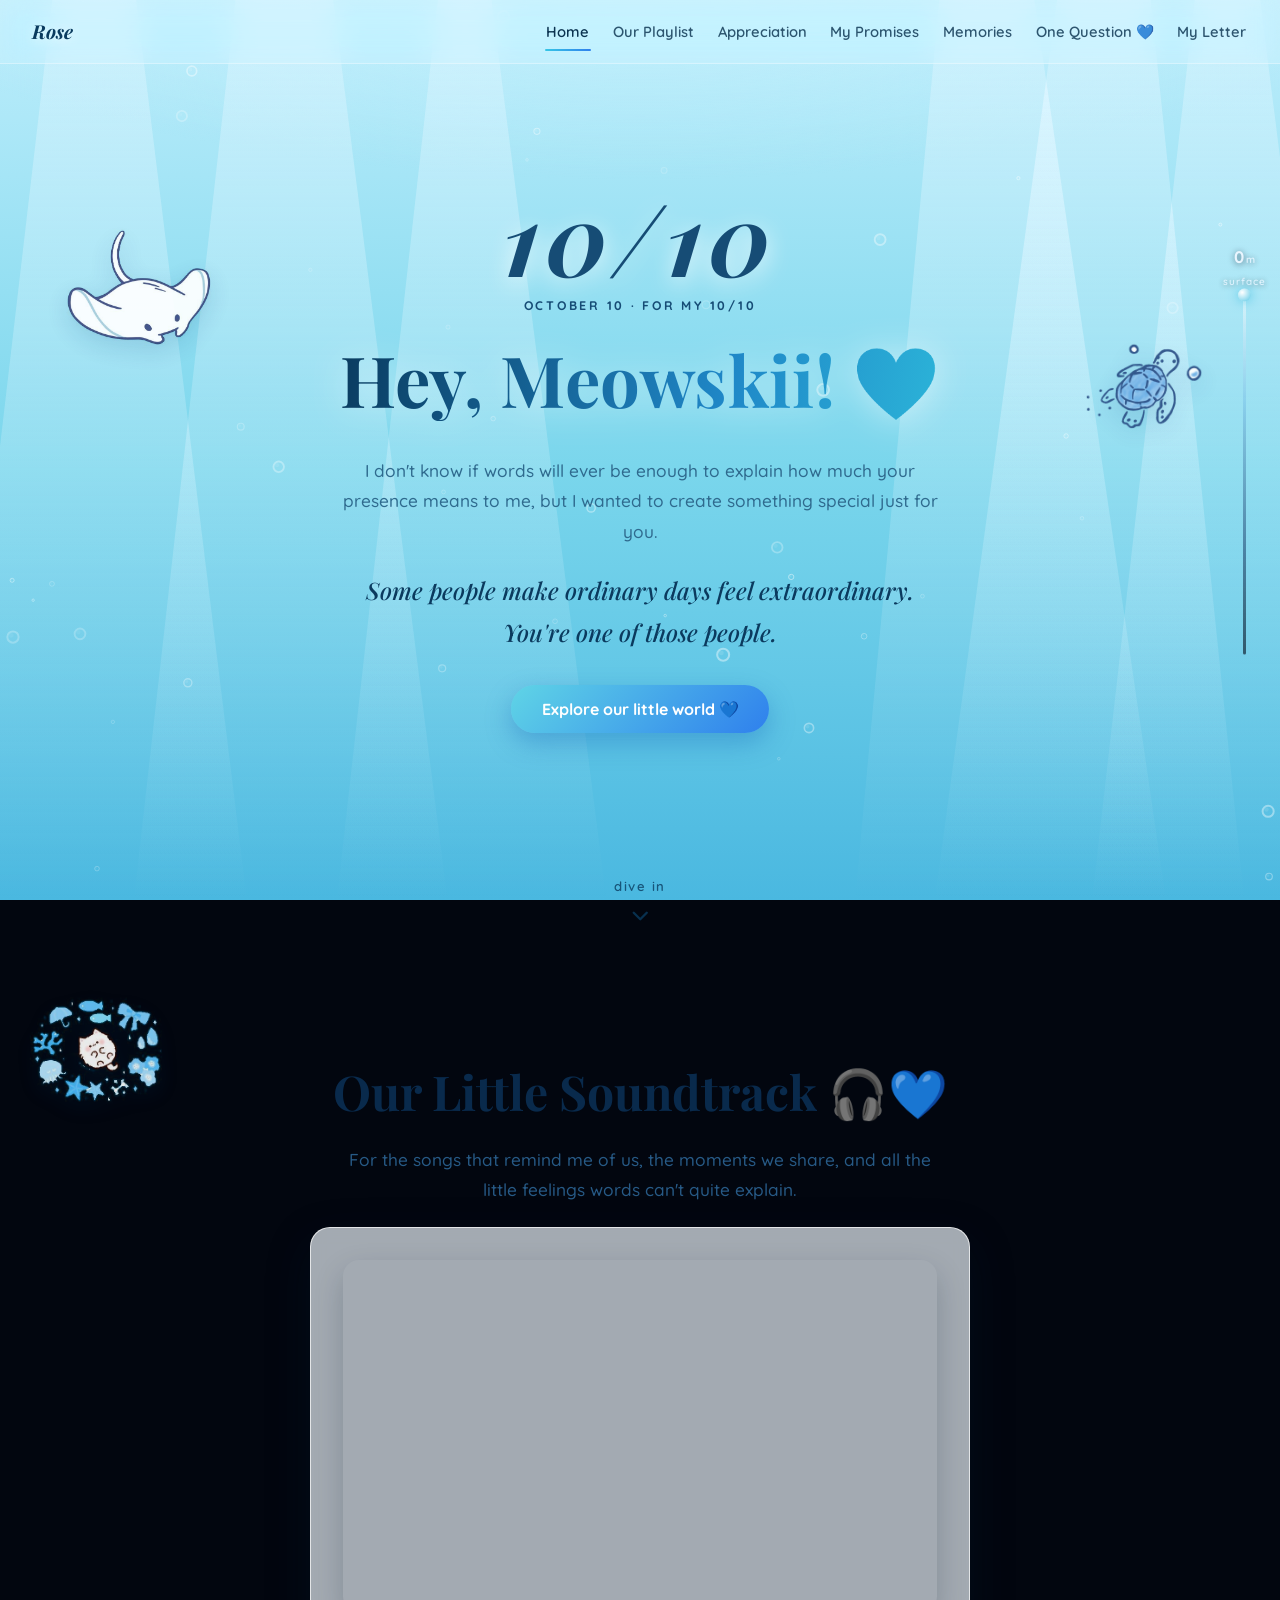
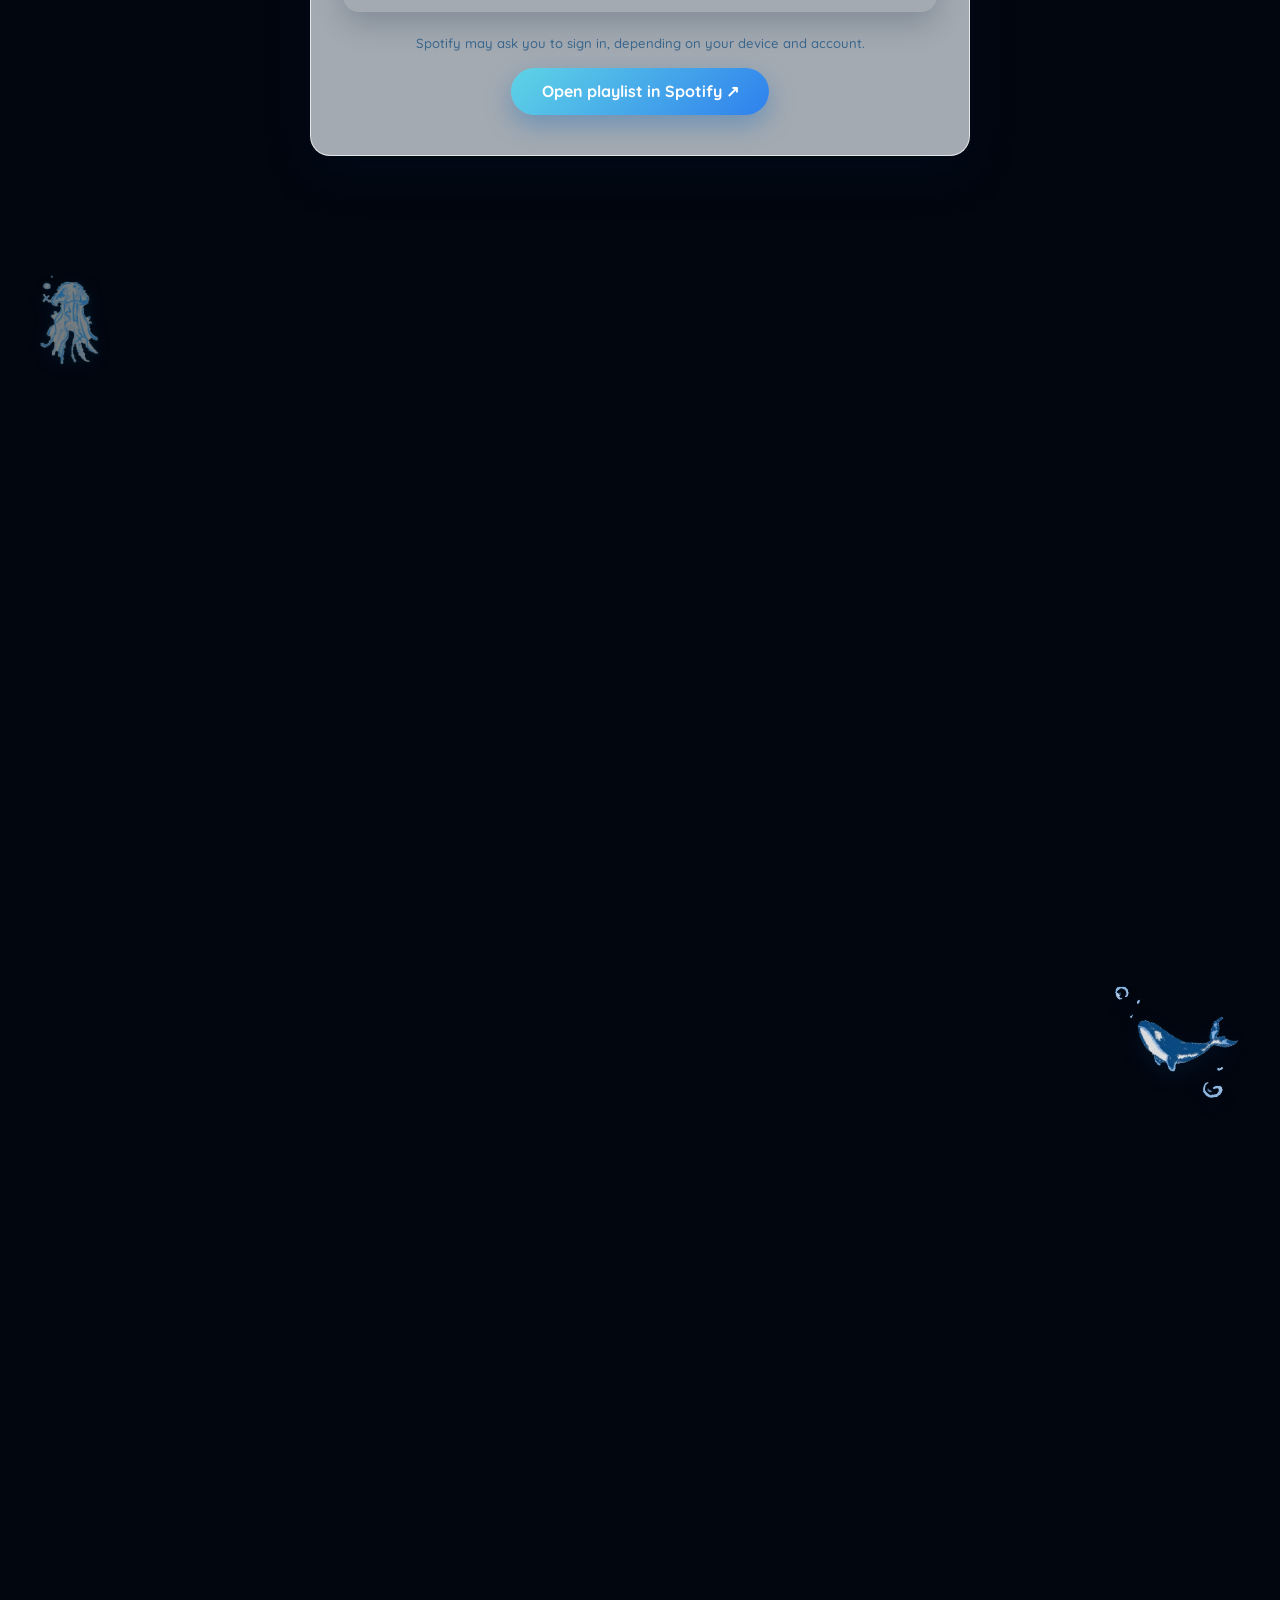
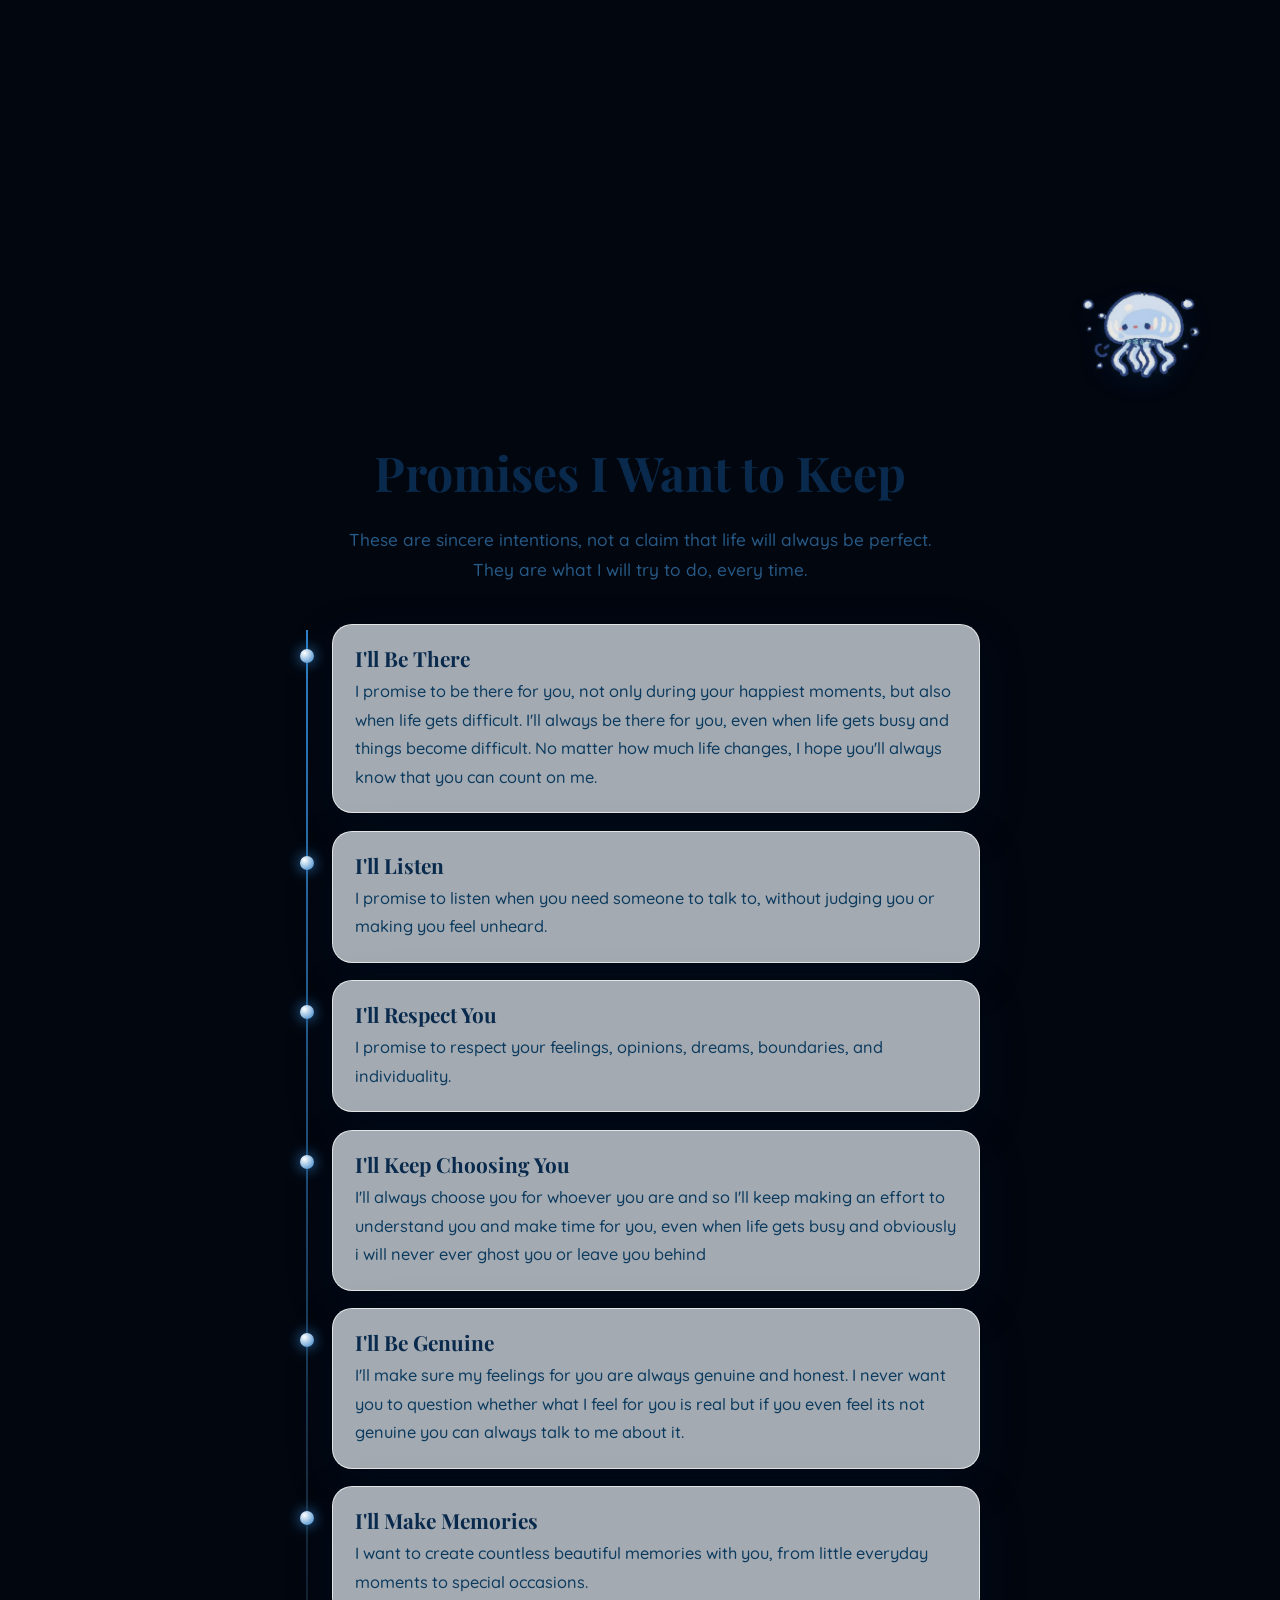
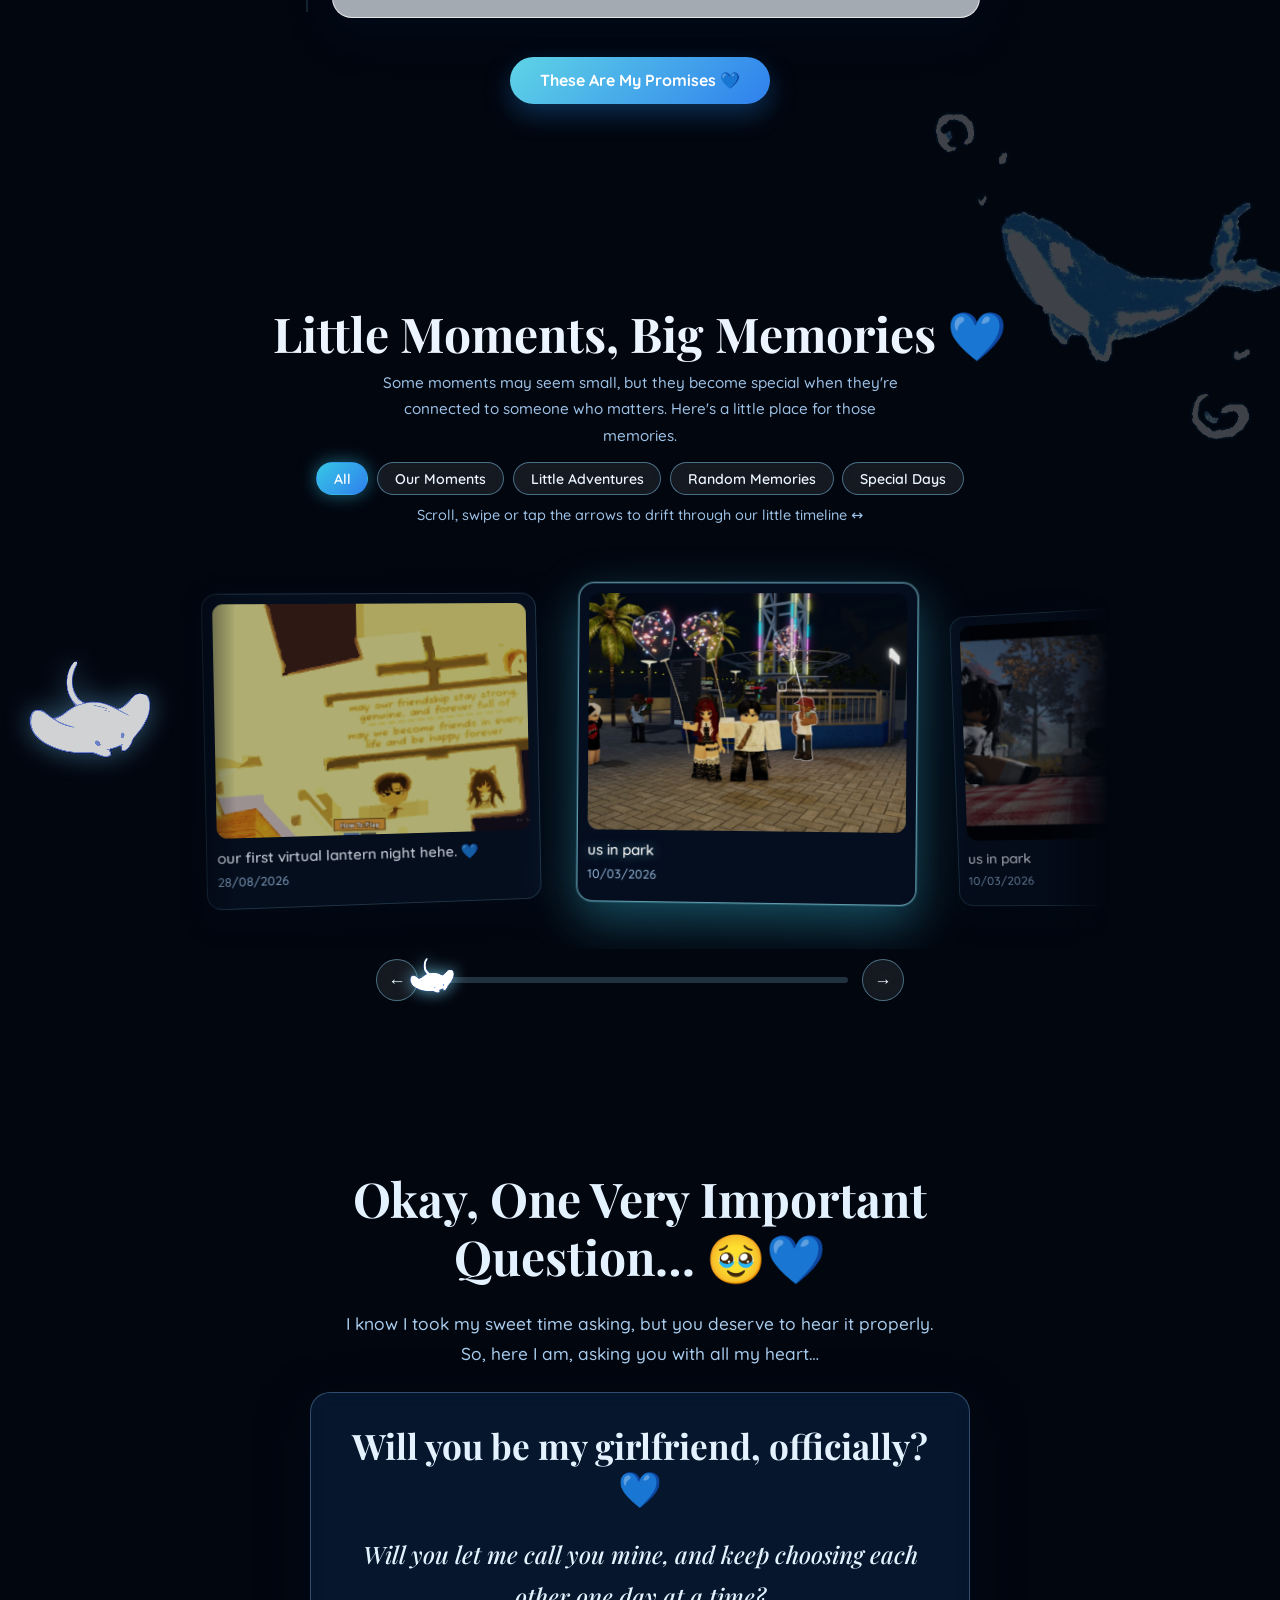
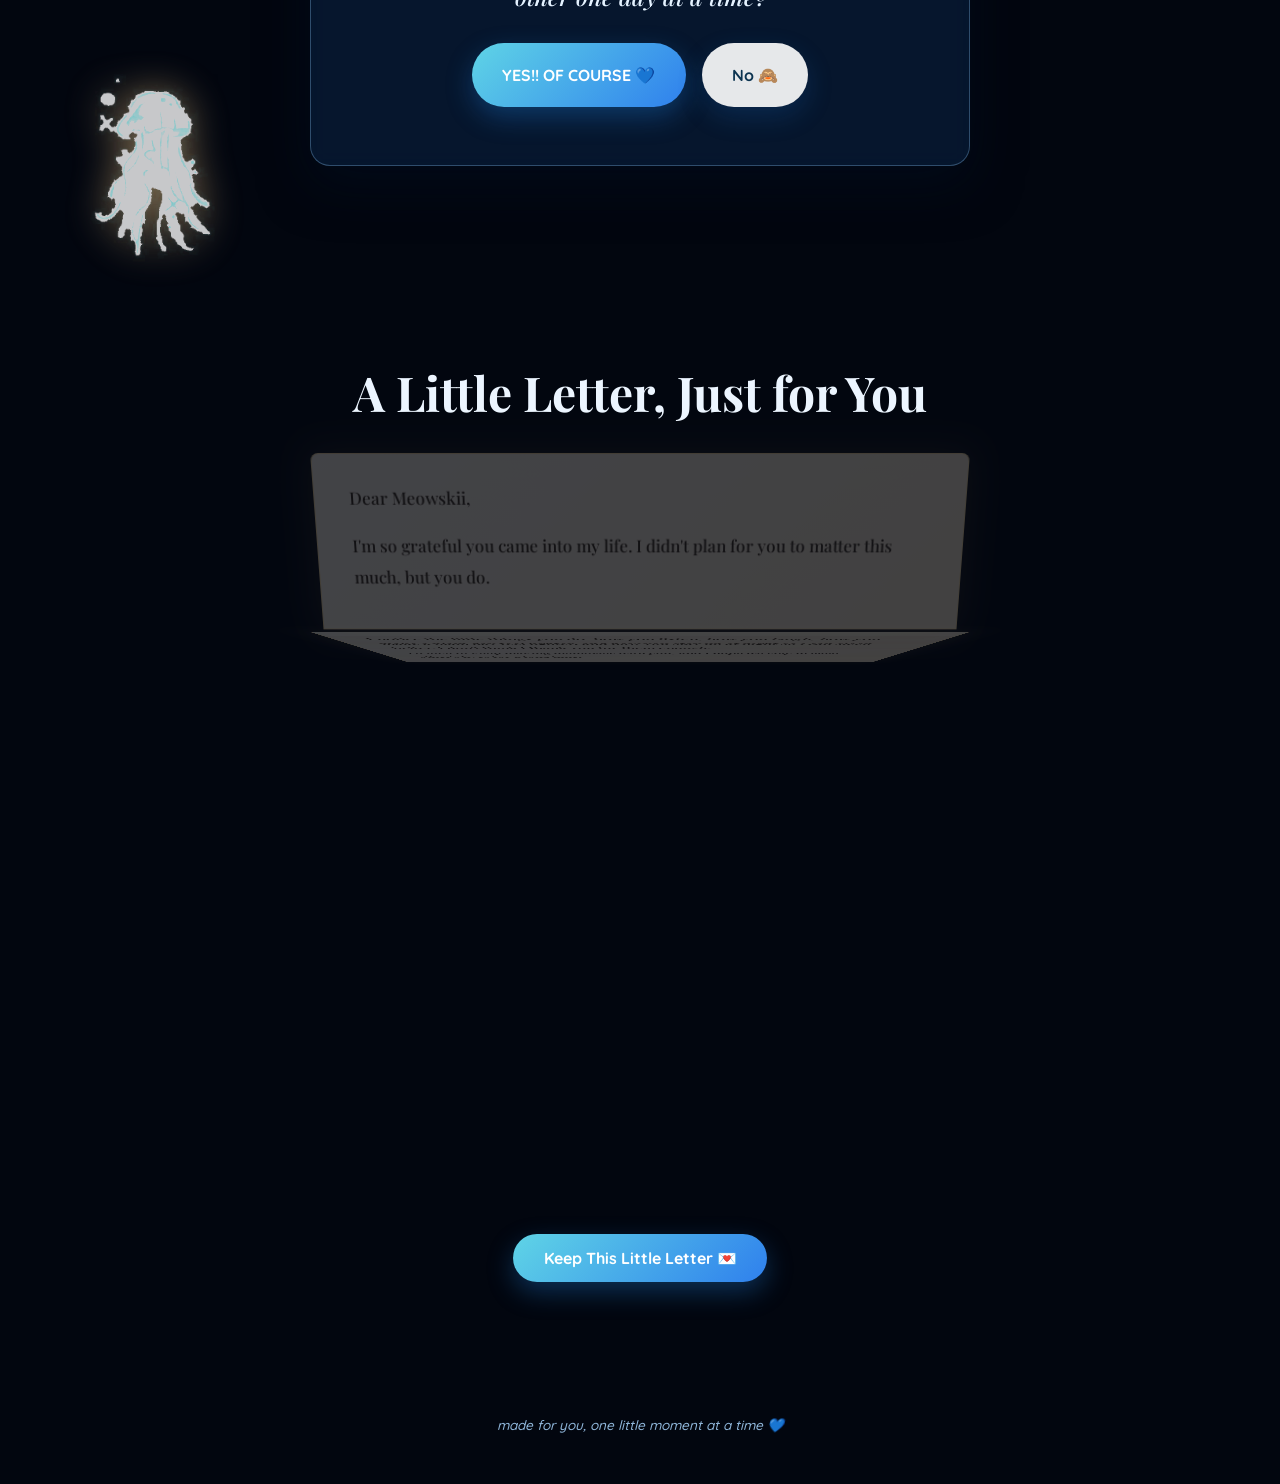
==== commit 03cd1b74: "ans" ====
--- a/index.html
+++ b/index.html
@@ -1465,10 +1465,10 @@
       yes.addEventListener('click', function () {
         const answer = 'YES!! She said yes to being my girlfriend 💙';
         saveAnswer(answer);
-        result.textContent = 'SHE SAID YESSS!! 💙🥹 Officially my girlfriend!! I’m smiling so hard right now. Here’s to us, our little world, and all the memories still waiting for us. I love youuu!';
+        result.textContent = "ayyyyy maraming salamat po! Don't forget to take a ss of it hehe!";
         result.hidden = false;
         document.dispatchEvent(new CustomEvent('proposal-accepted'));
-        yes.textContent = 'SHE SAID YES!! 💙';
+        yes.textContent = 'Yayyyyyyyyyyyyyy!';
         no.hidden = true;
       });
 
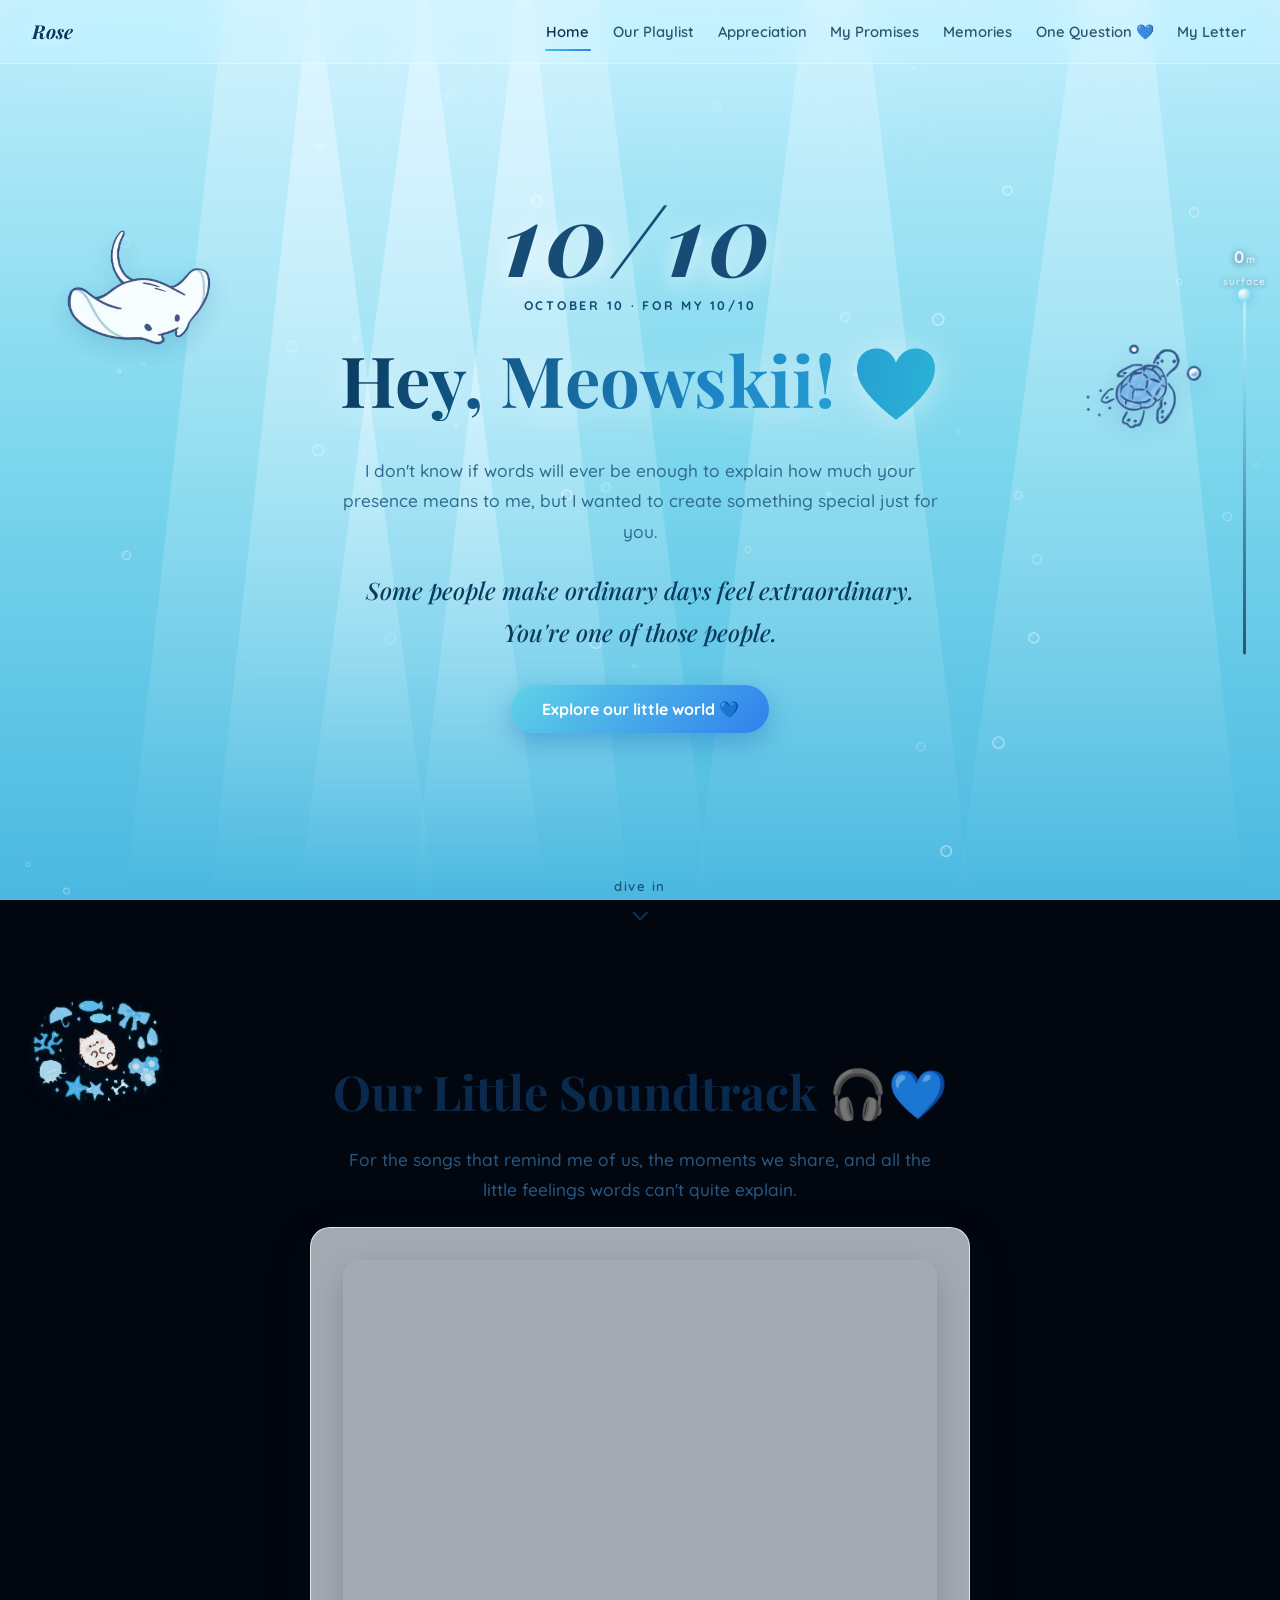
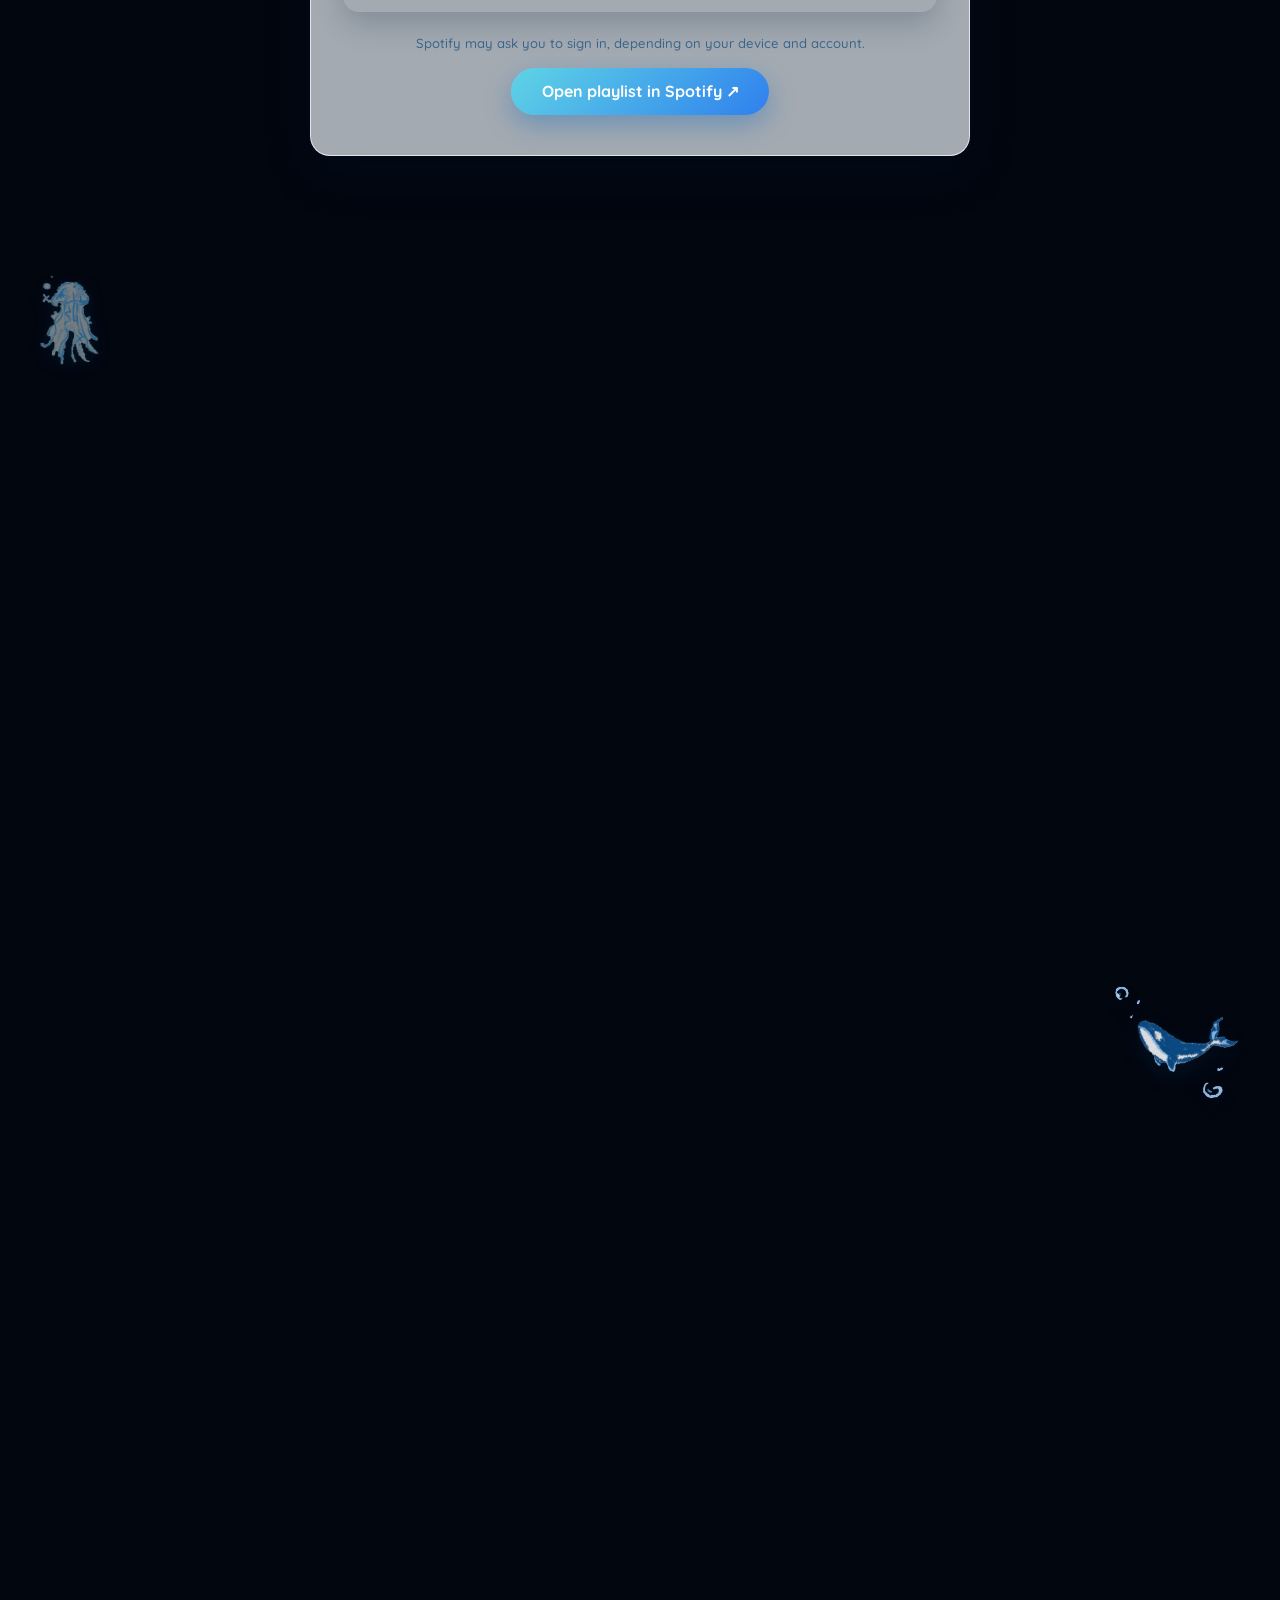
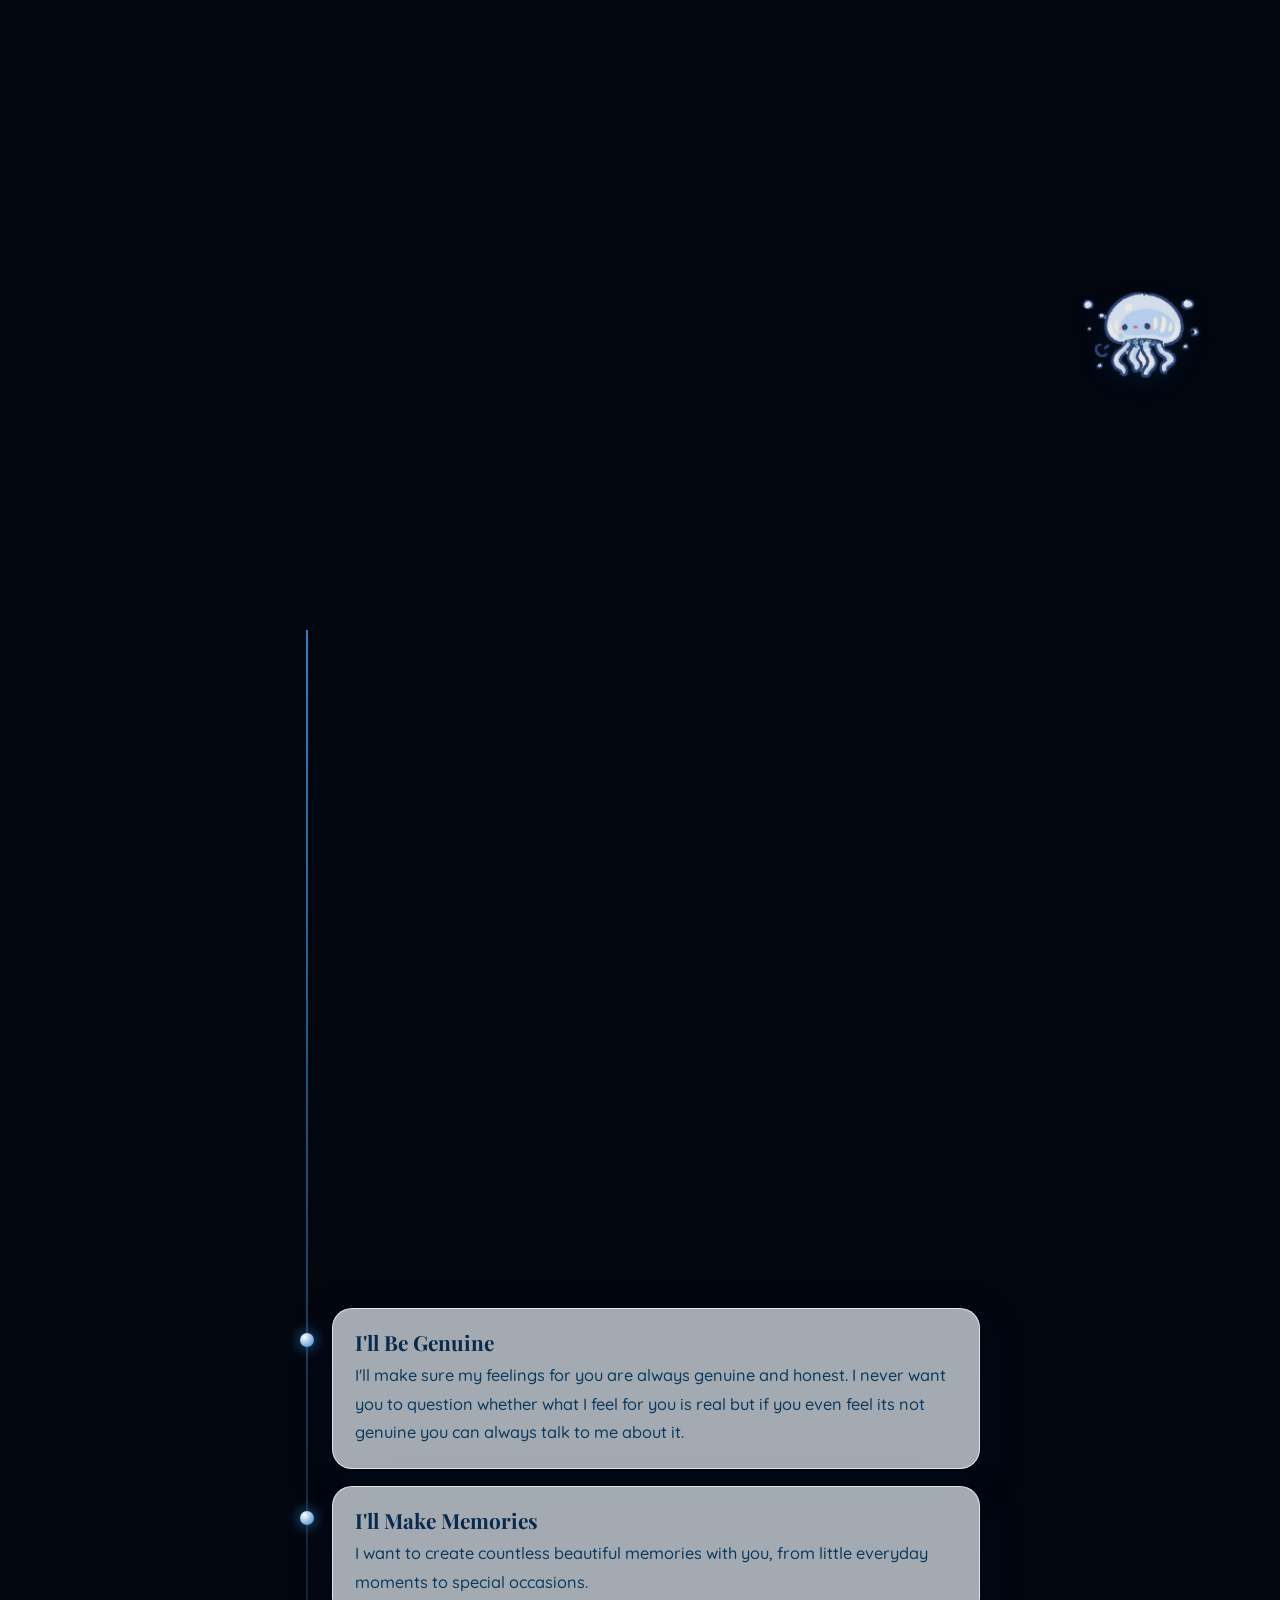
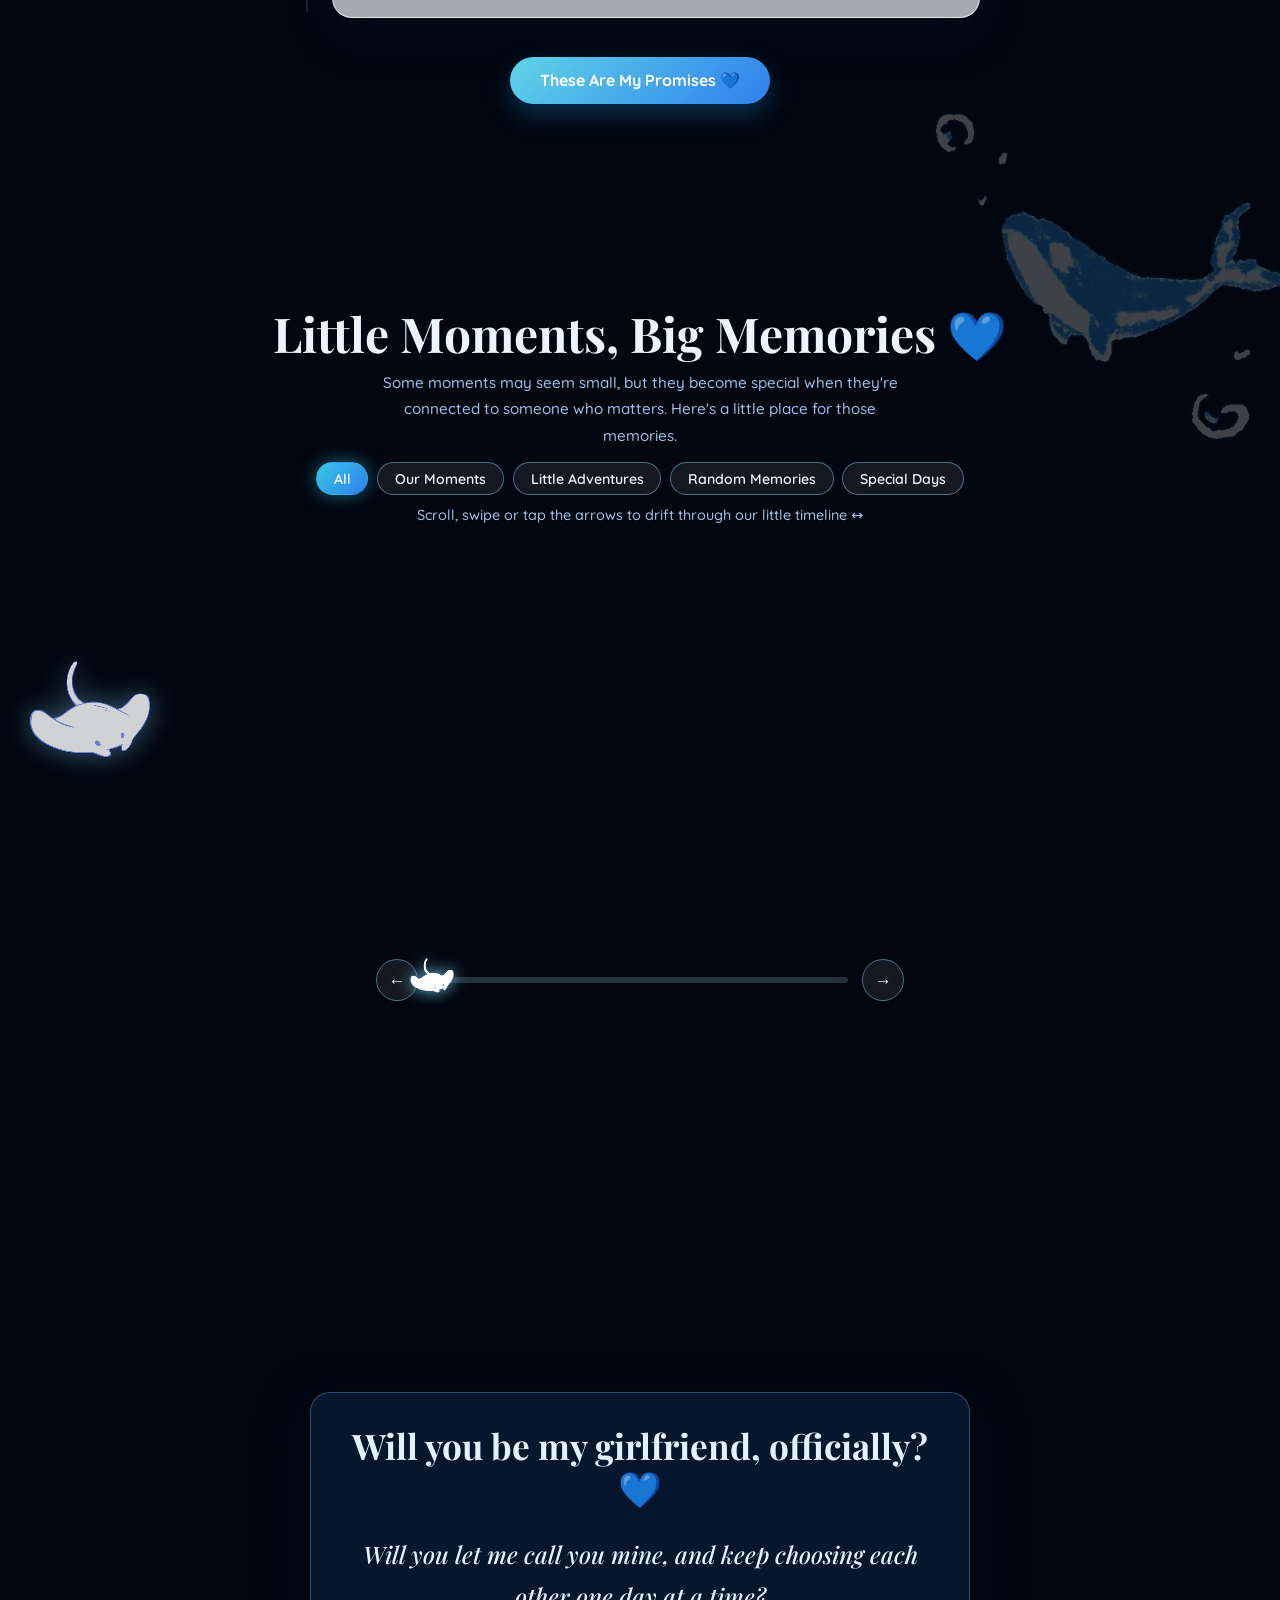
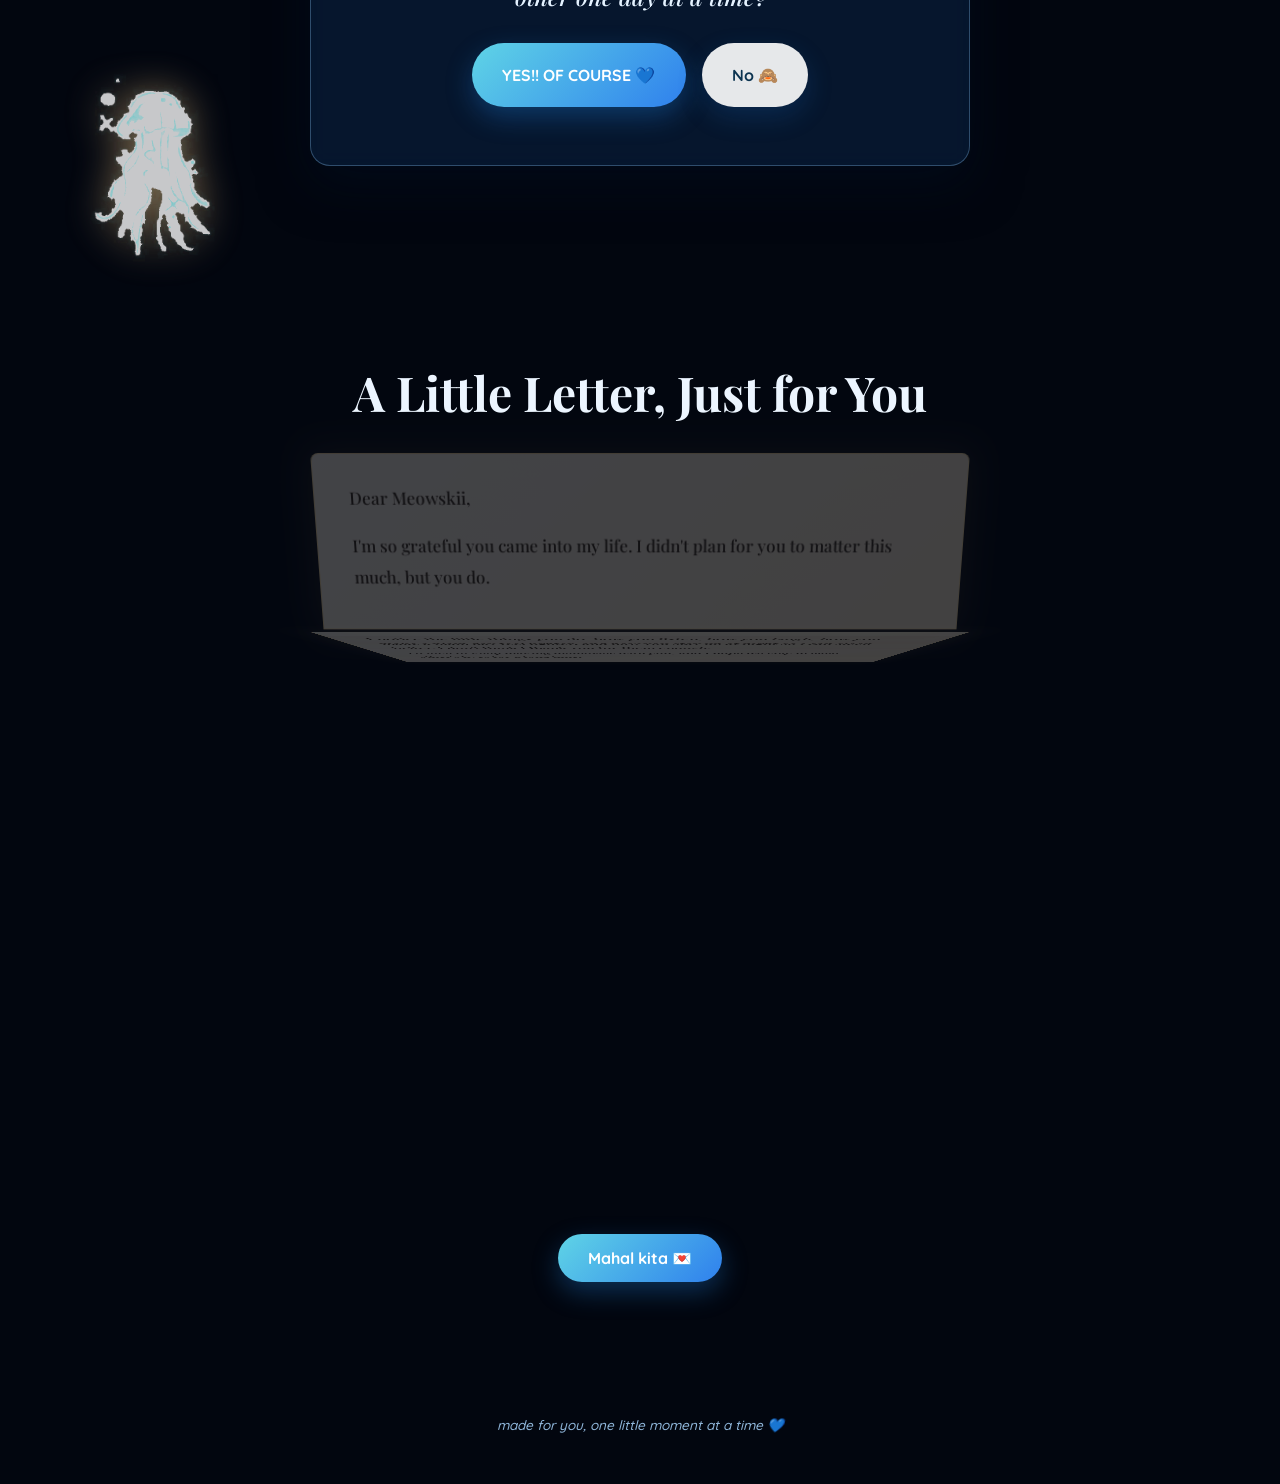
==== commit e426fc05: "btn" ====
--- a/index.html
+++ b/index.html
@@ -937,7 +937,7 @@
           </div>
         </div>
         <div class="center" style="margin-top:2rem">
-          <button class="btn" id="keepBtn">Keep This Little Letter 💌</button>
+          <button class="btn" id="keepBtn">Mahal kita 💌</button>
           <div id="burst" aria-hidden="true"></div>
         </div>
       </div>
@@ -1340,7 +1340,7 @@
             setTimeout(function () { s.remove(); }, 5600);
           })();
         }
-        kb.textContent = 'Kept 💙';
+        kb.textContent = '💙';
       });
 
       /* -------------------------------------------------- memories gallery */
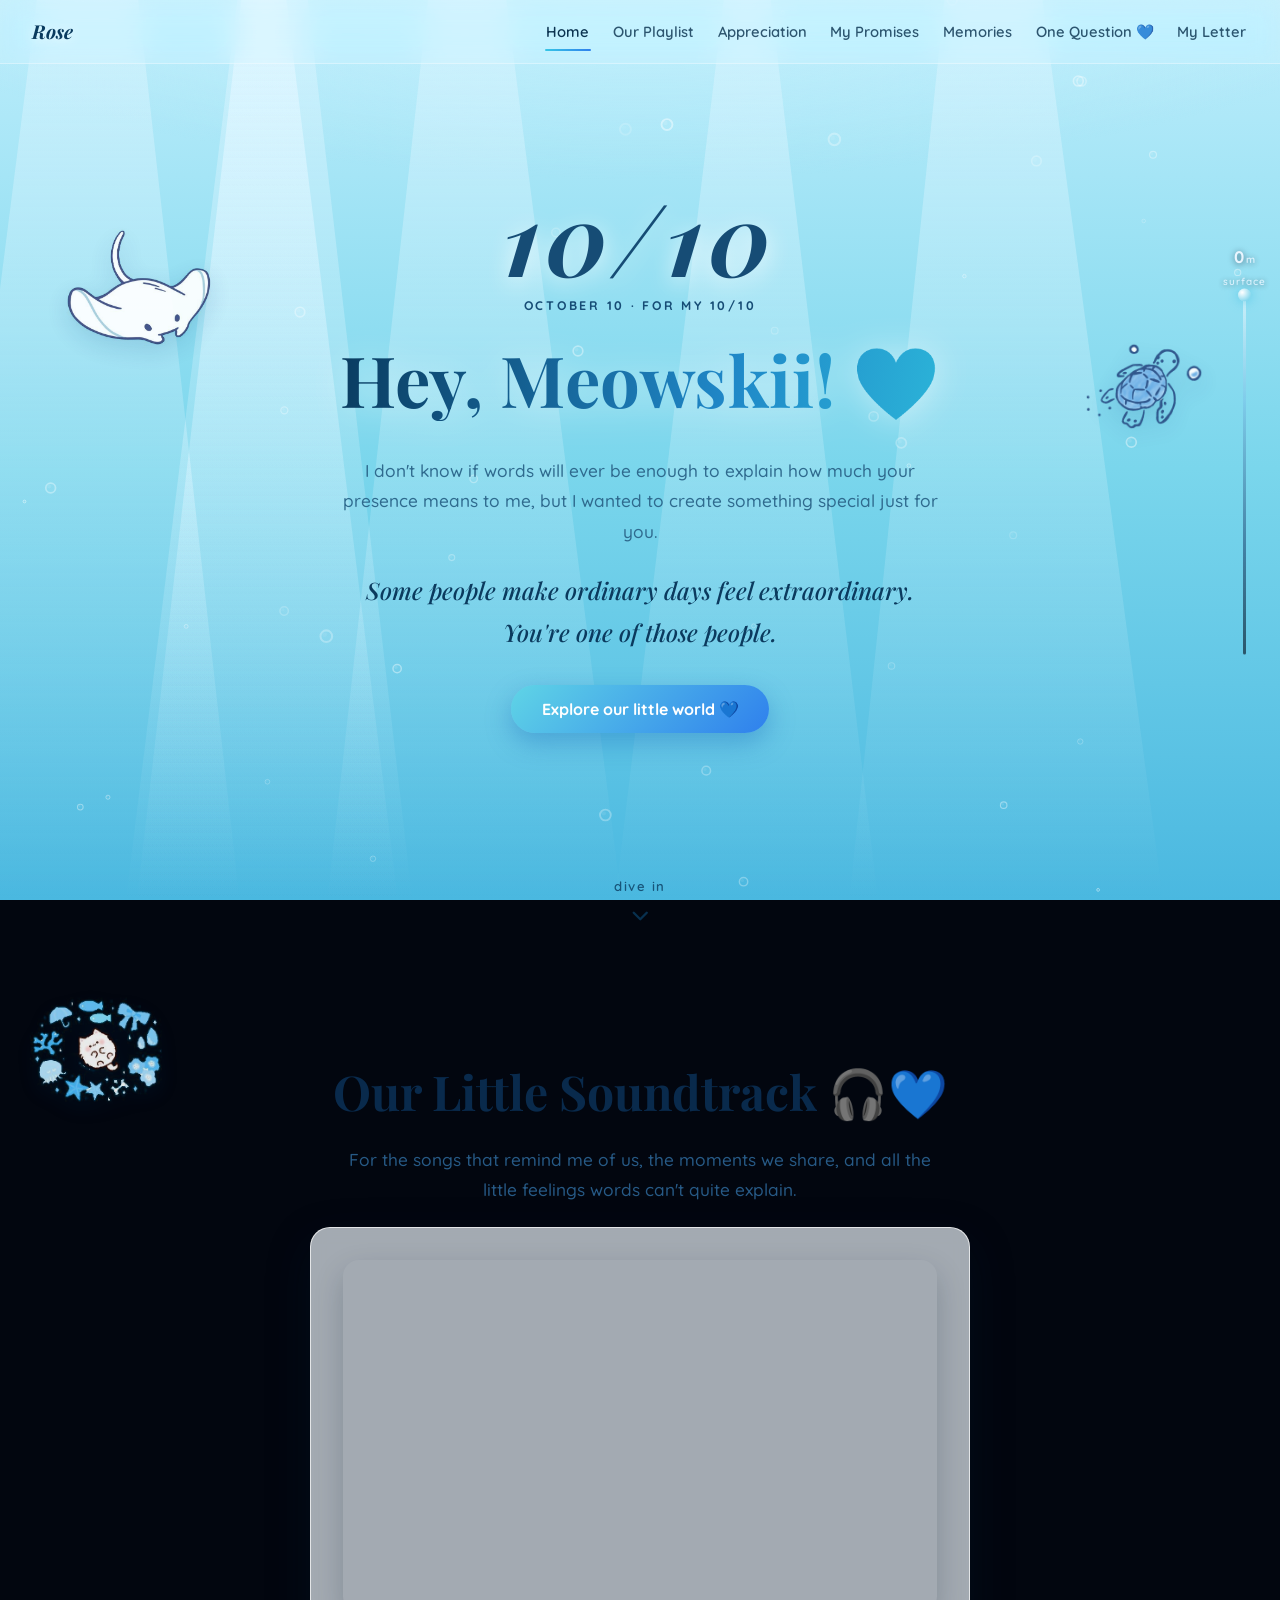
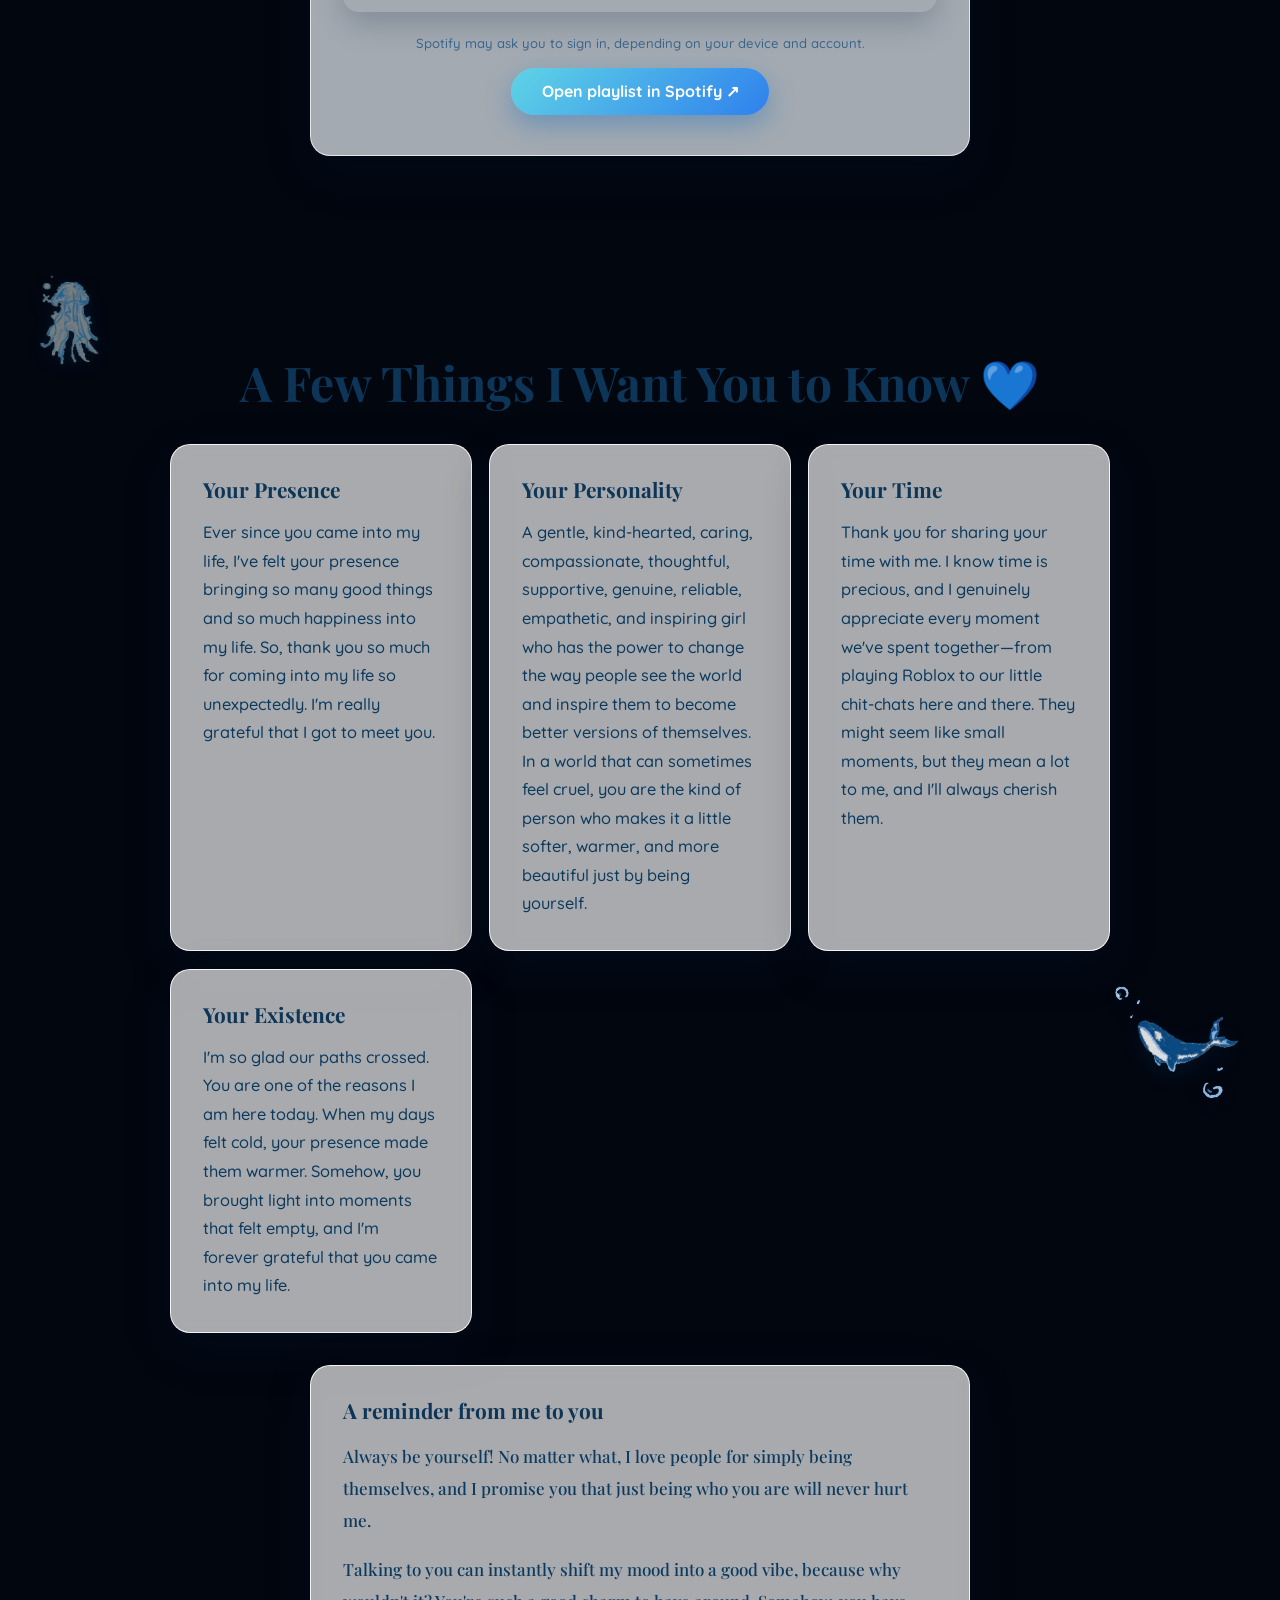
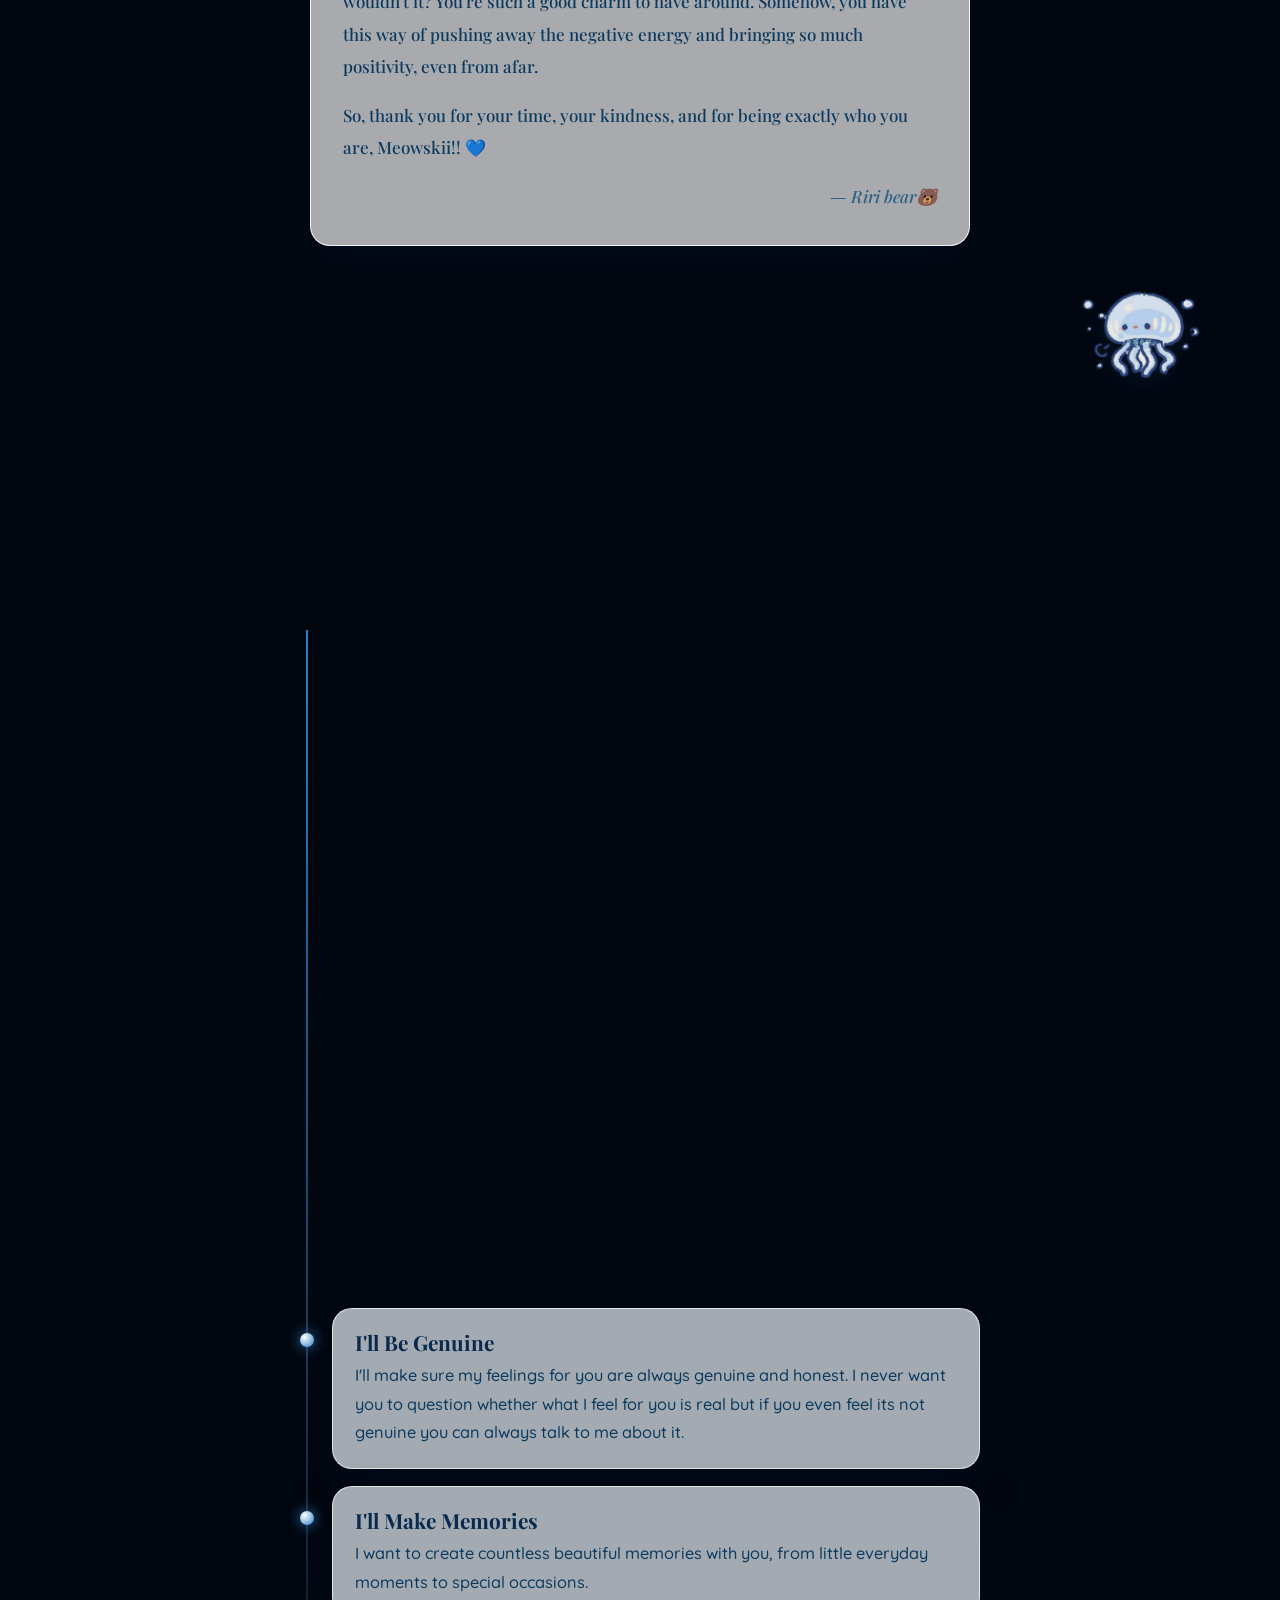
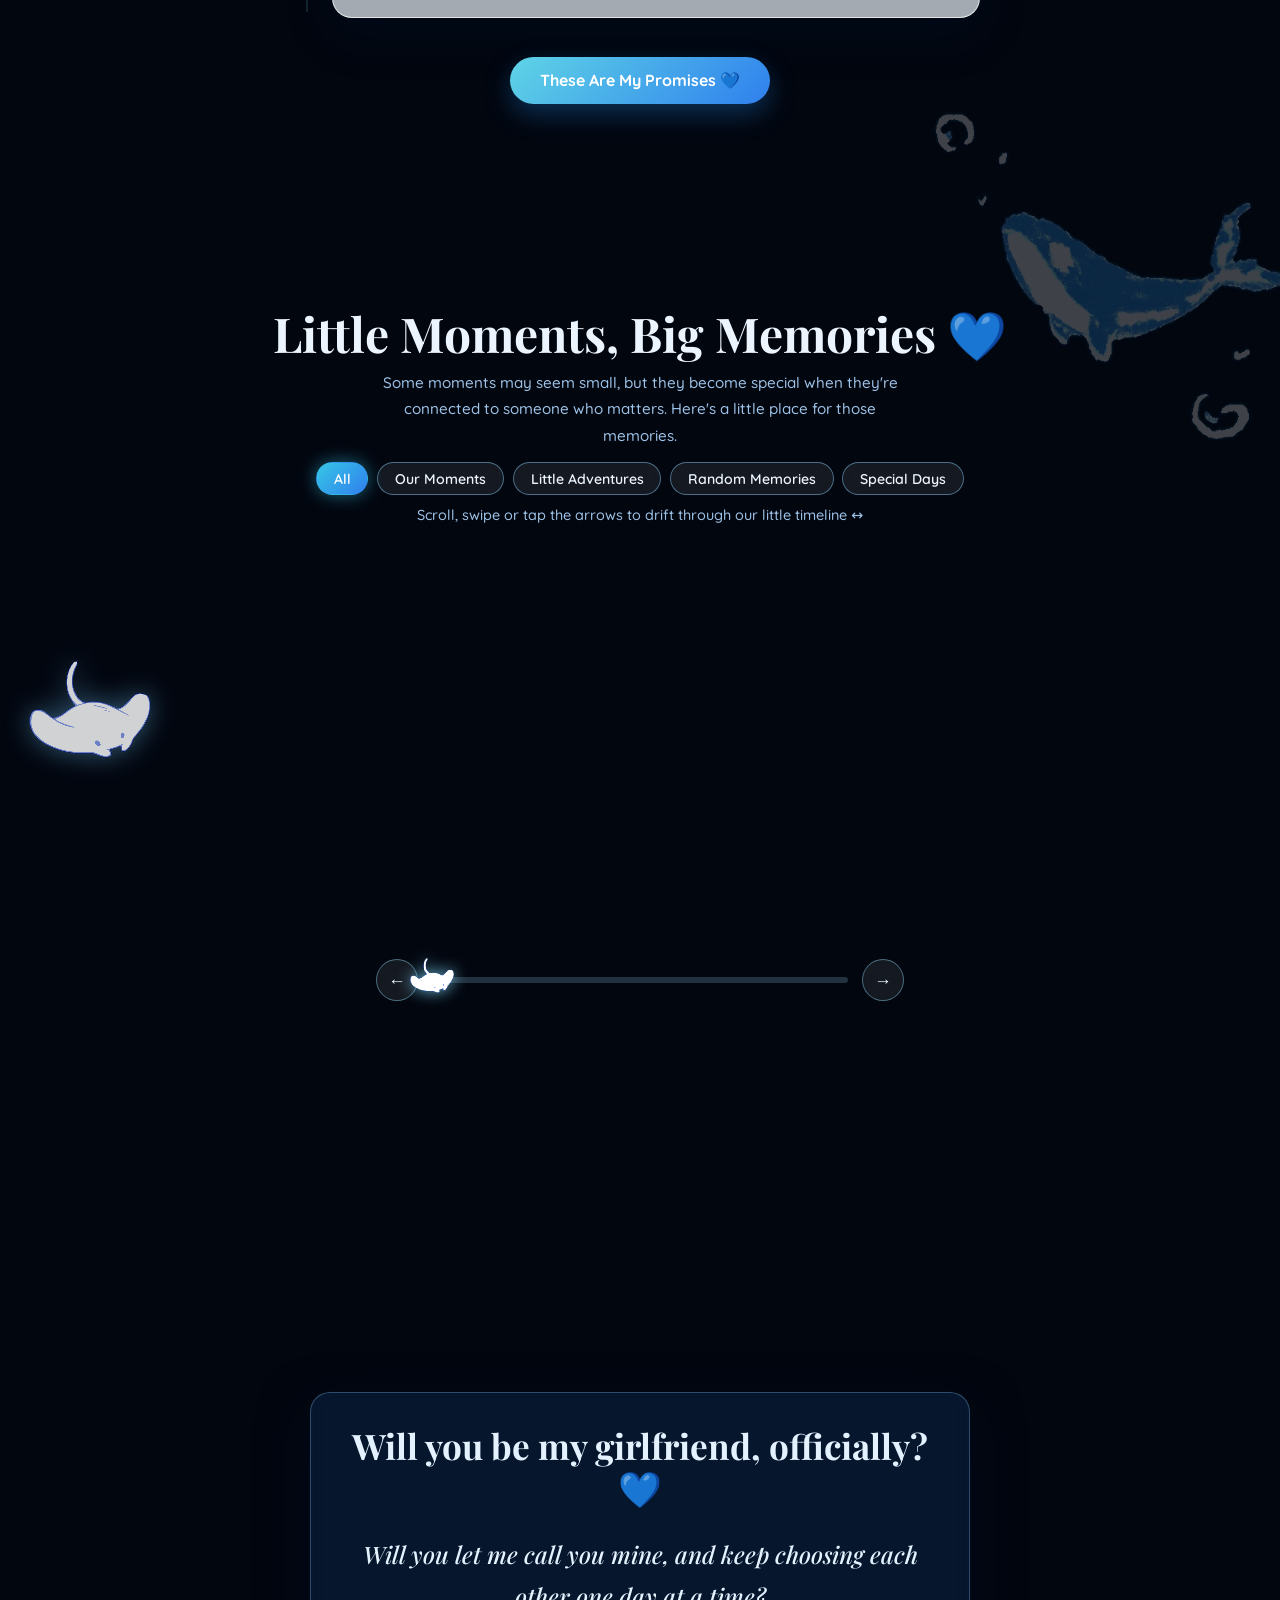
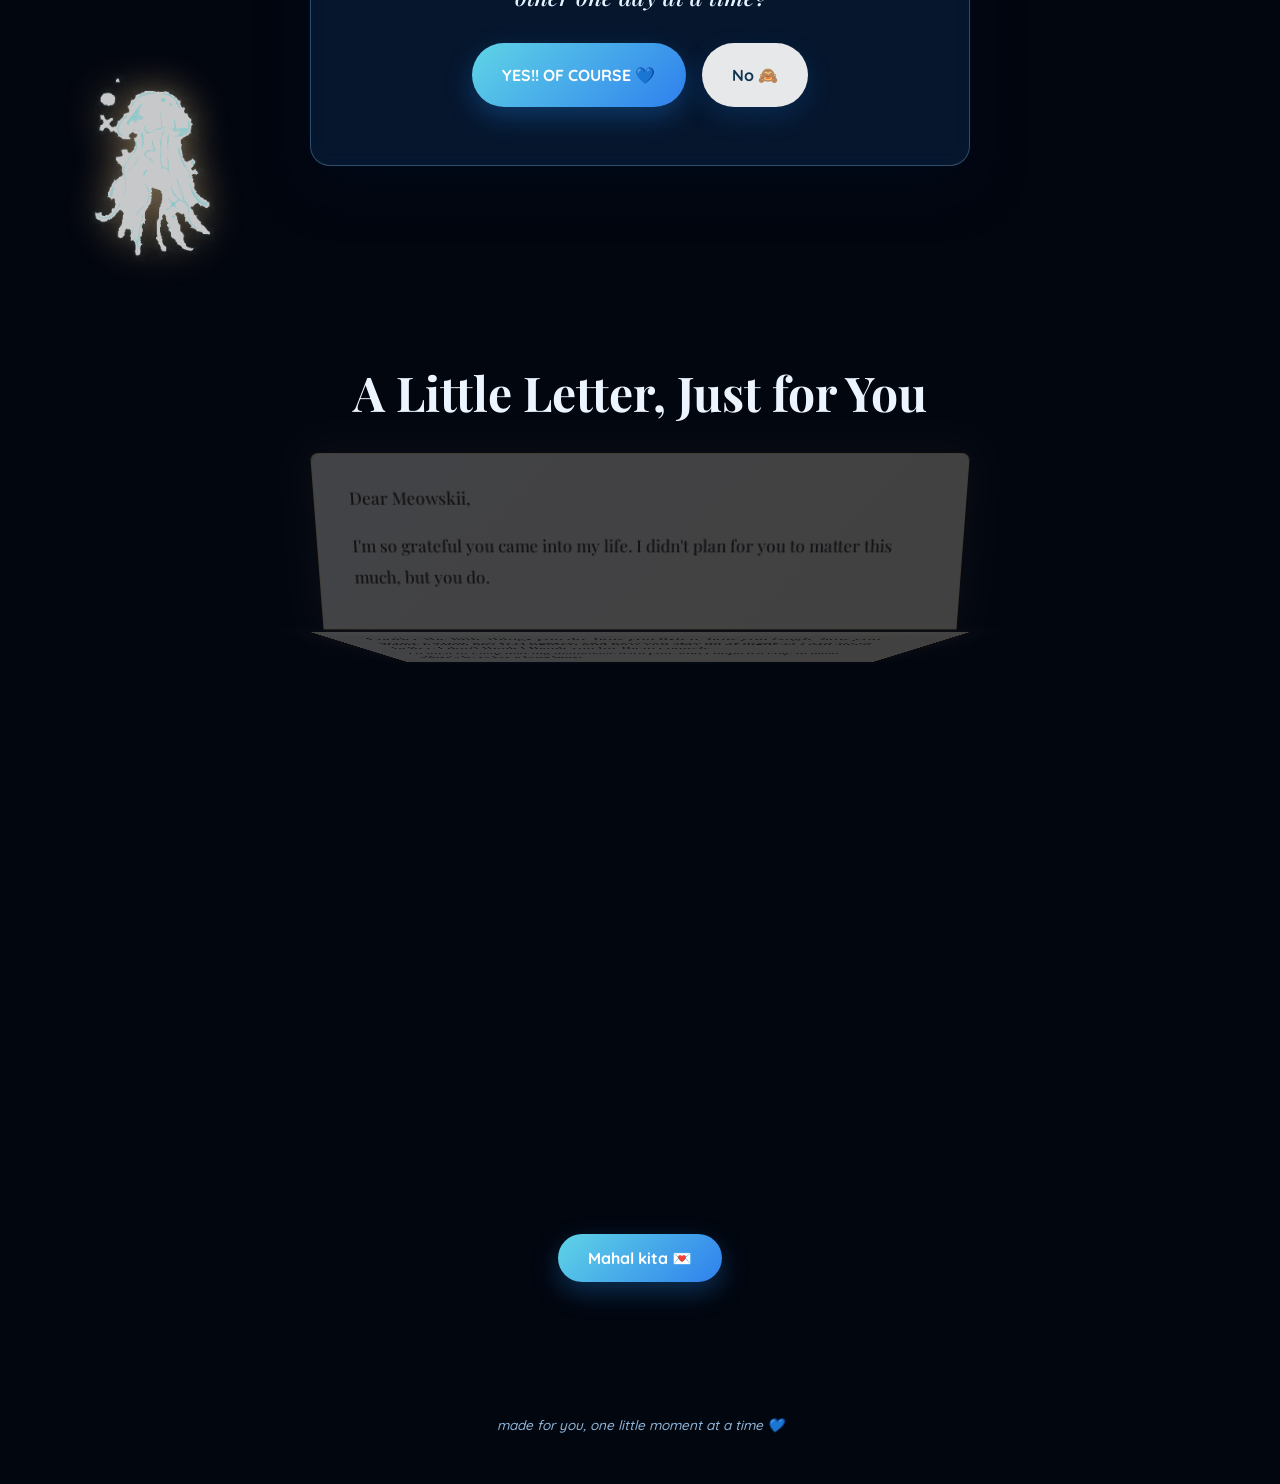
==== commit 023c6bba: "title" ====
--- a/index.html
+++ b/index.html
@@ -4,7 +4,7 @@
 <head>
   <meta charset="utf-8">
   <meta name="viewport" content="width=device-width,initial-scale=1">
-  <title>A Little World for You 💙</title>
+  <title>From Riri Bear🐻 to Meowskii😸 💙</title>
   <meta name="description" content="A little world made just for you — dive in.">
 
   <!-- Fonts: Playfair Display (headings) + Quicksand (body) -->
